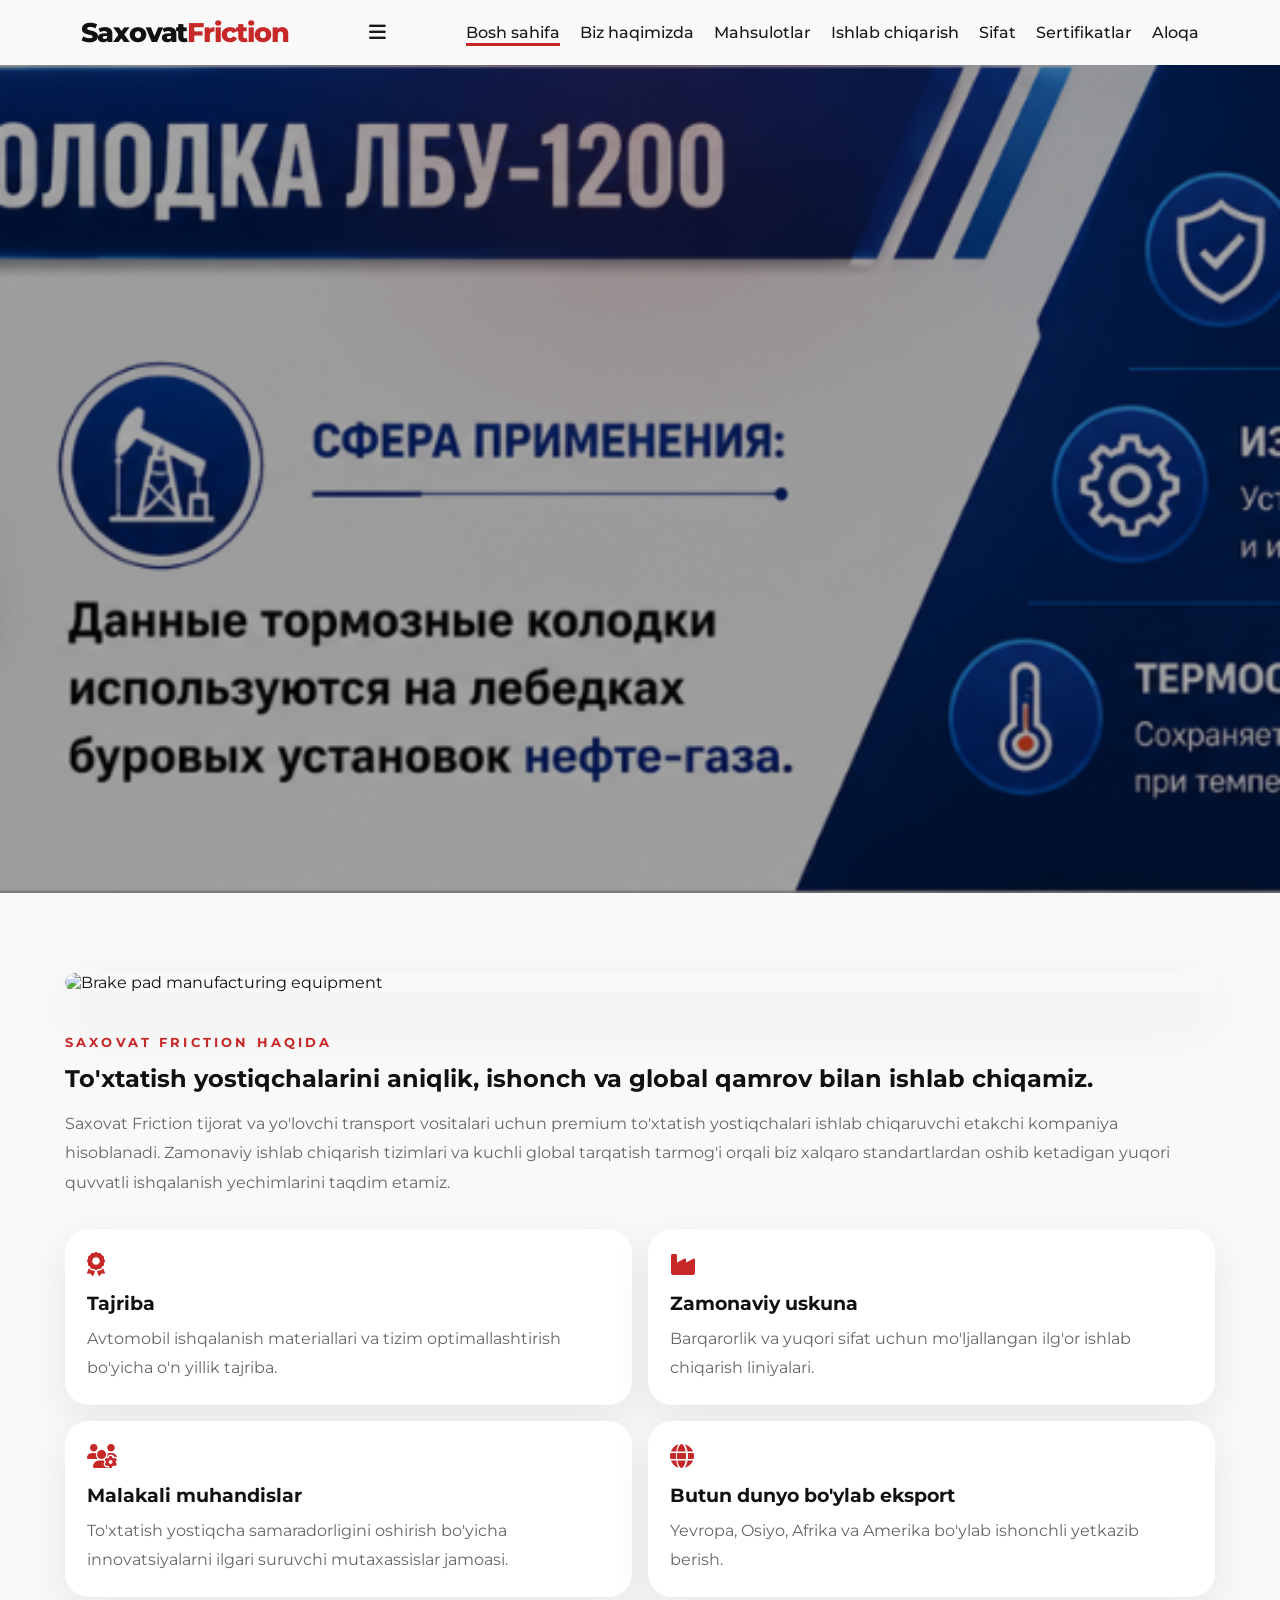
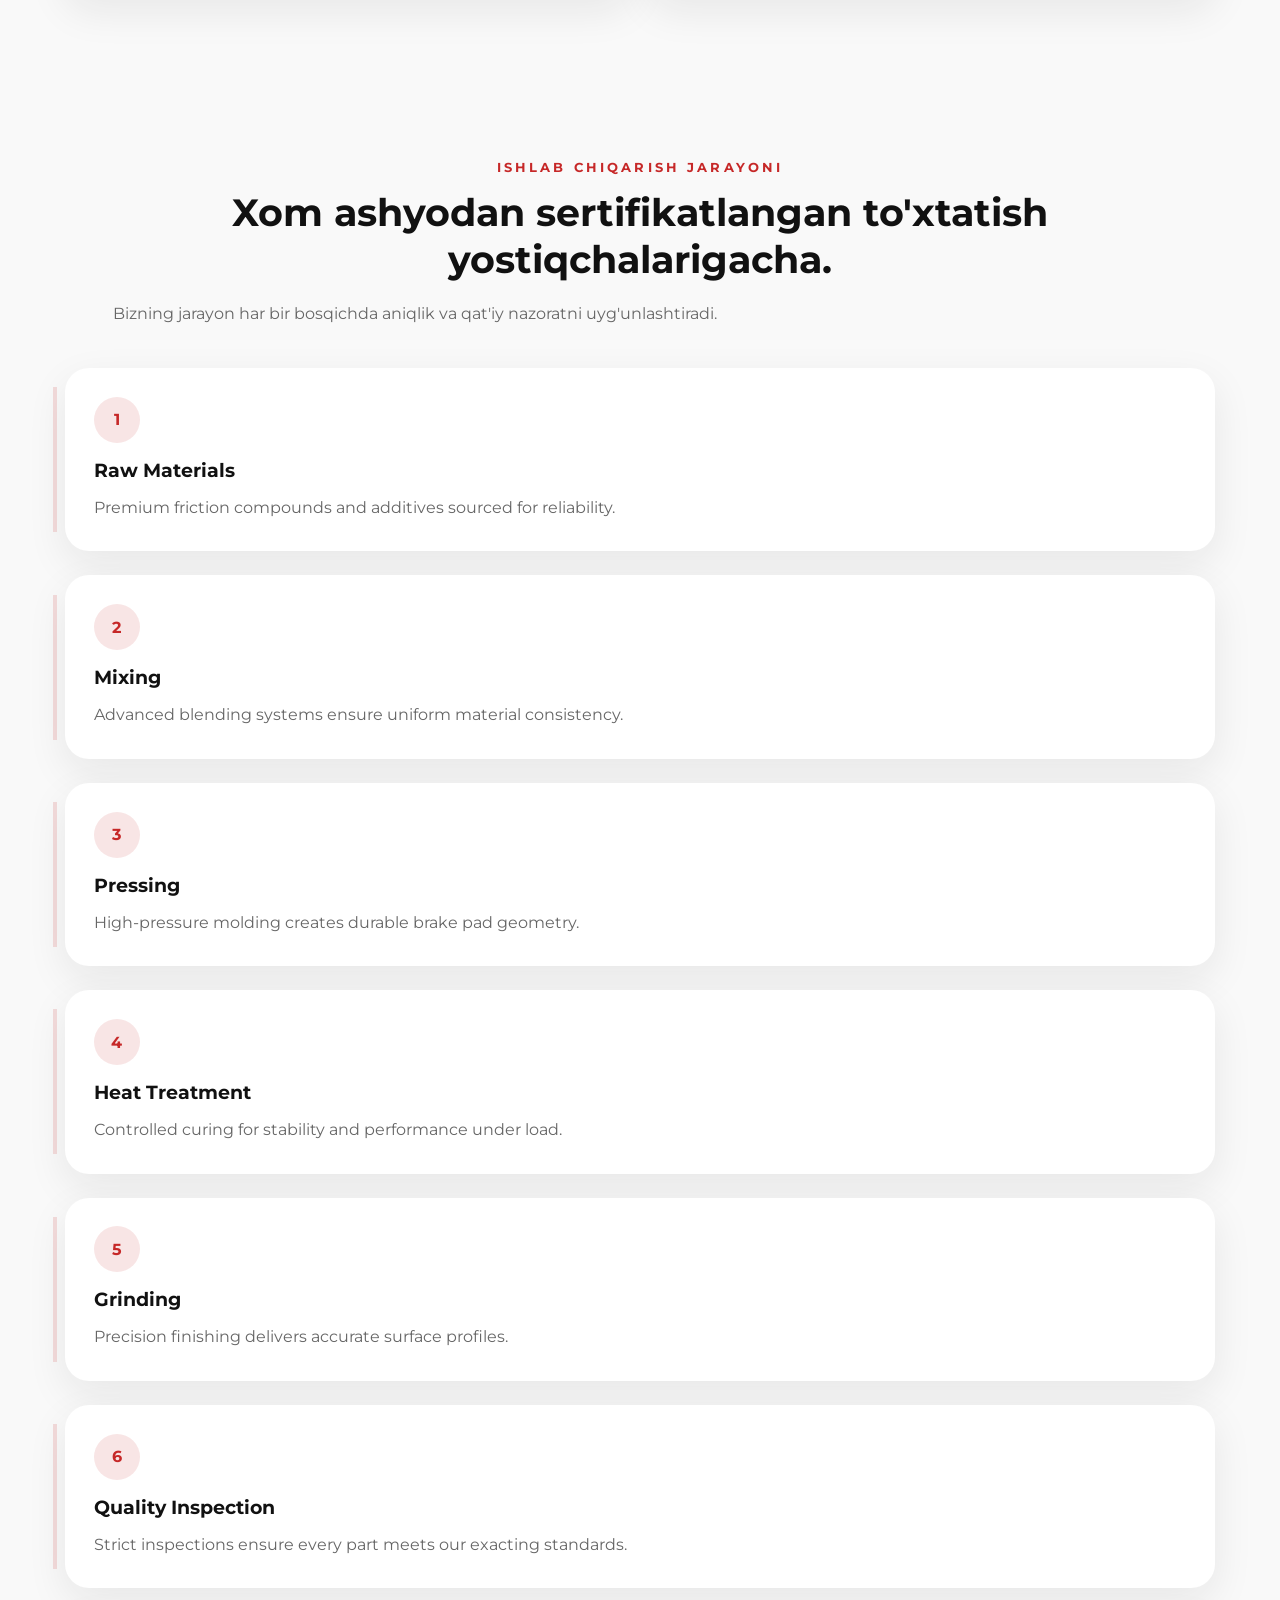
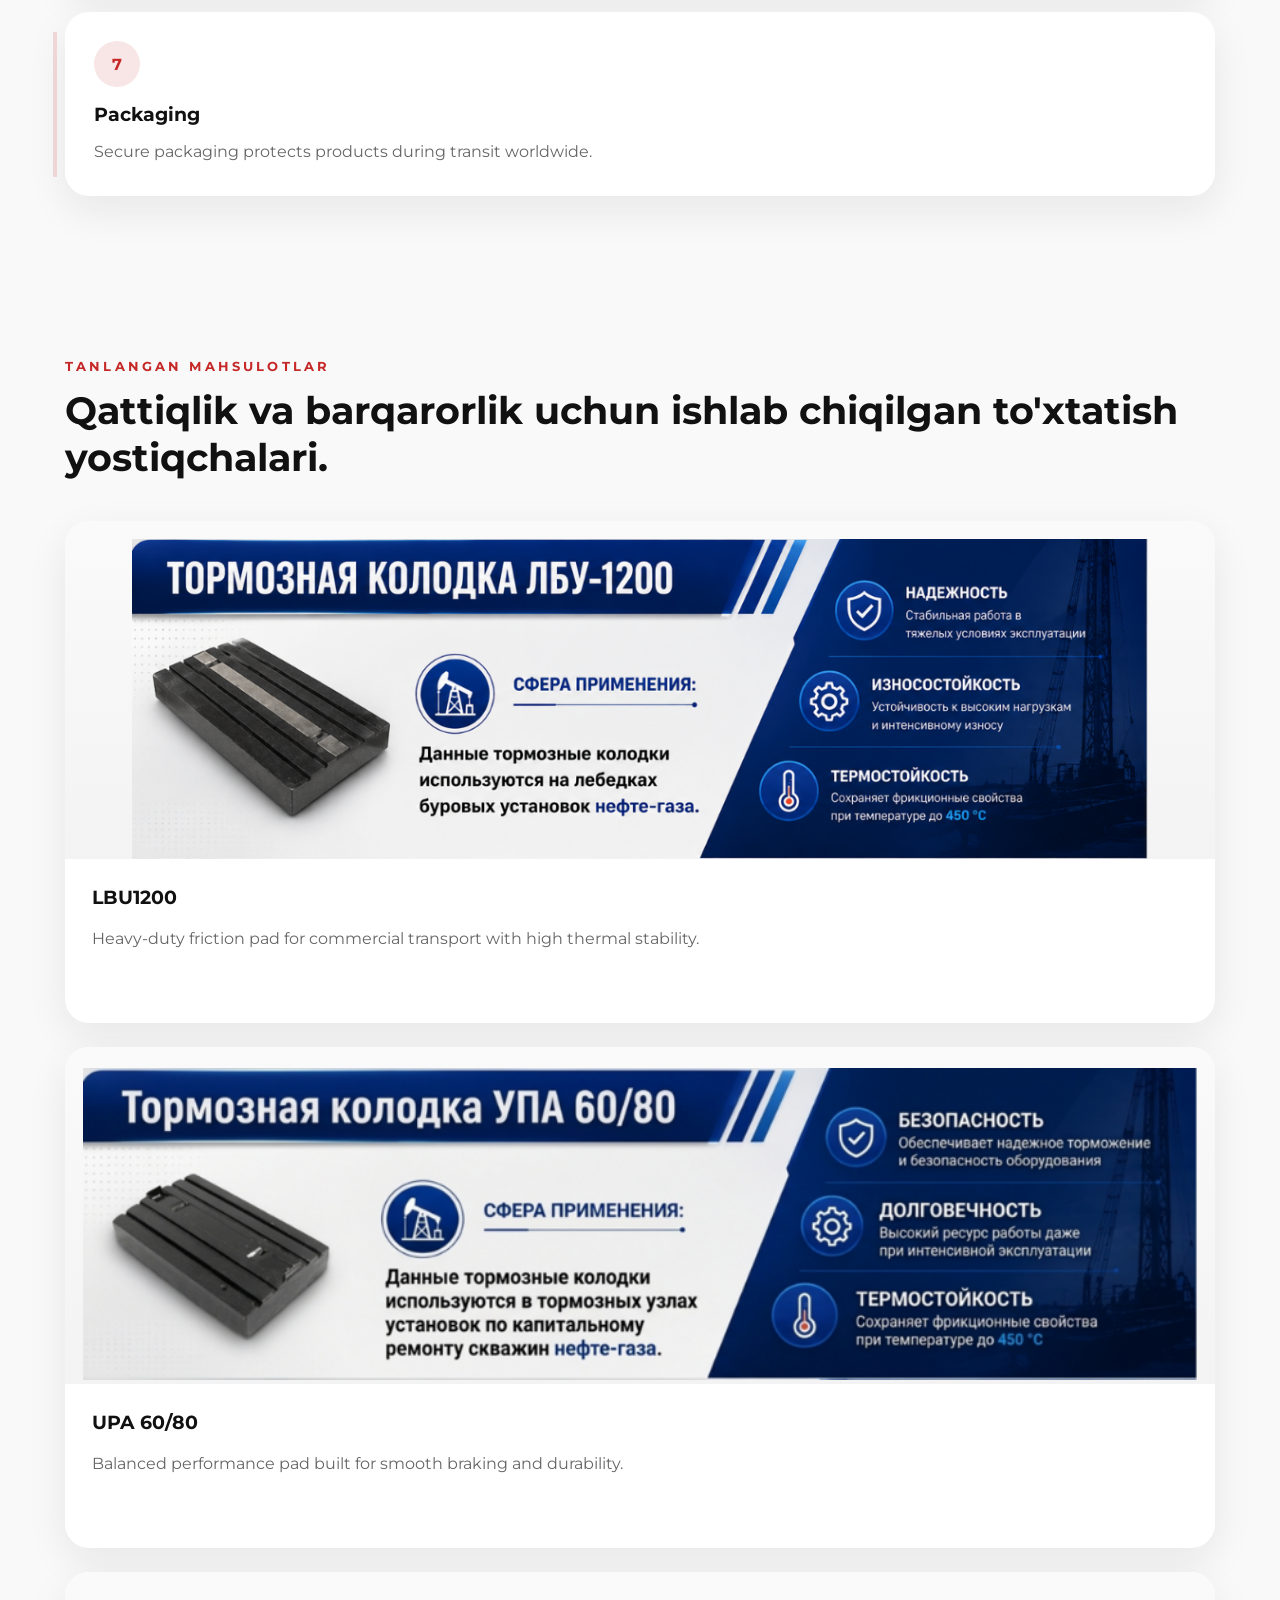
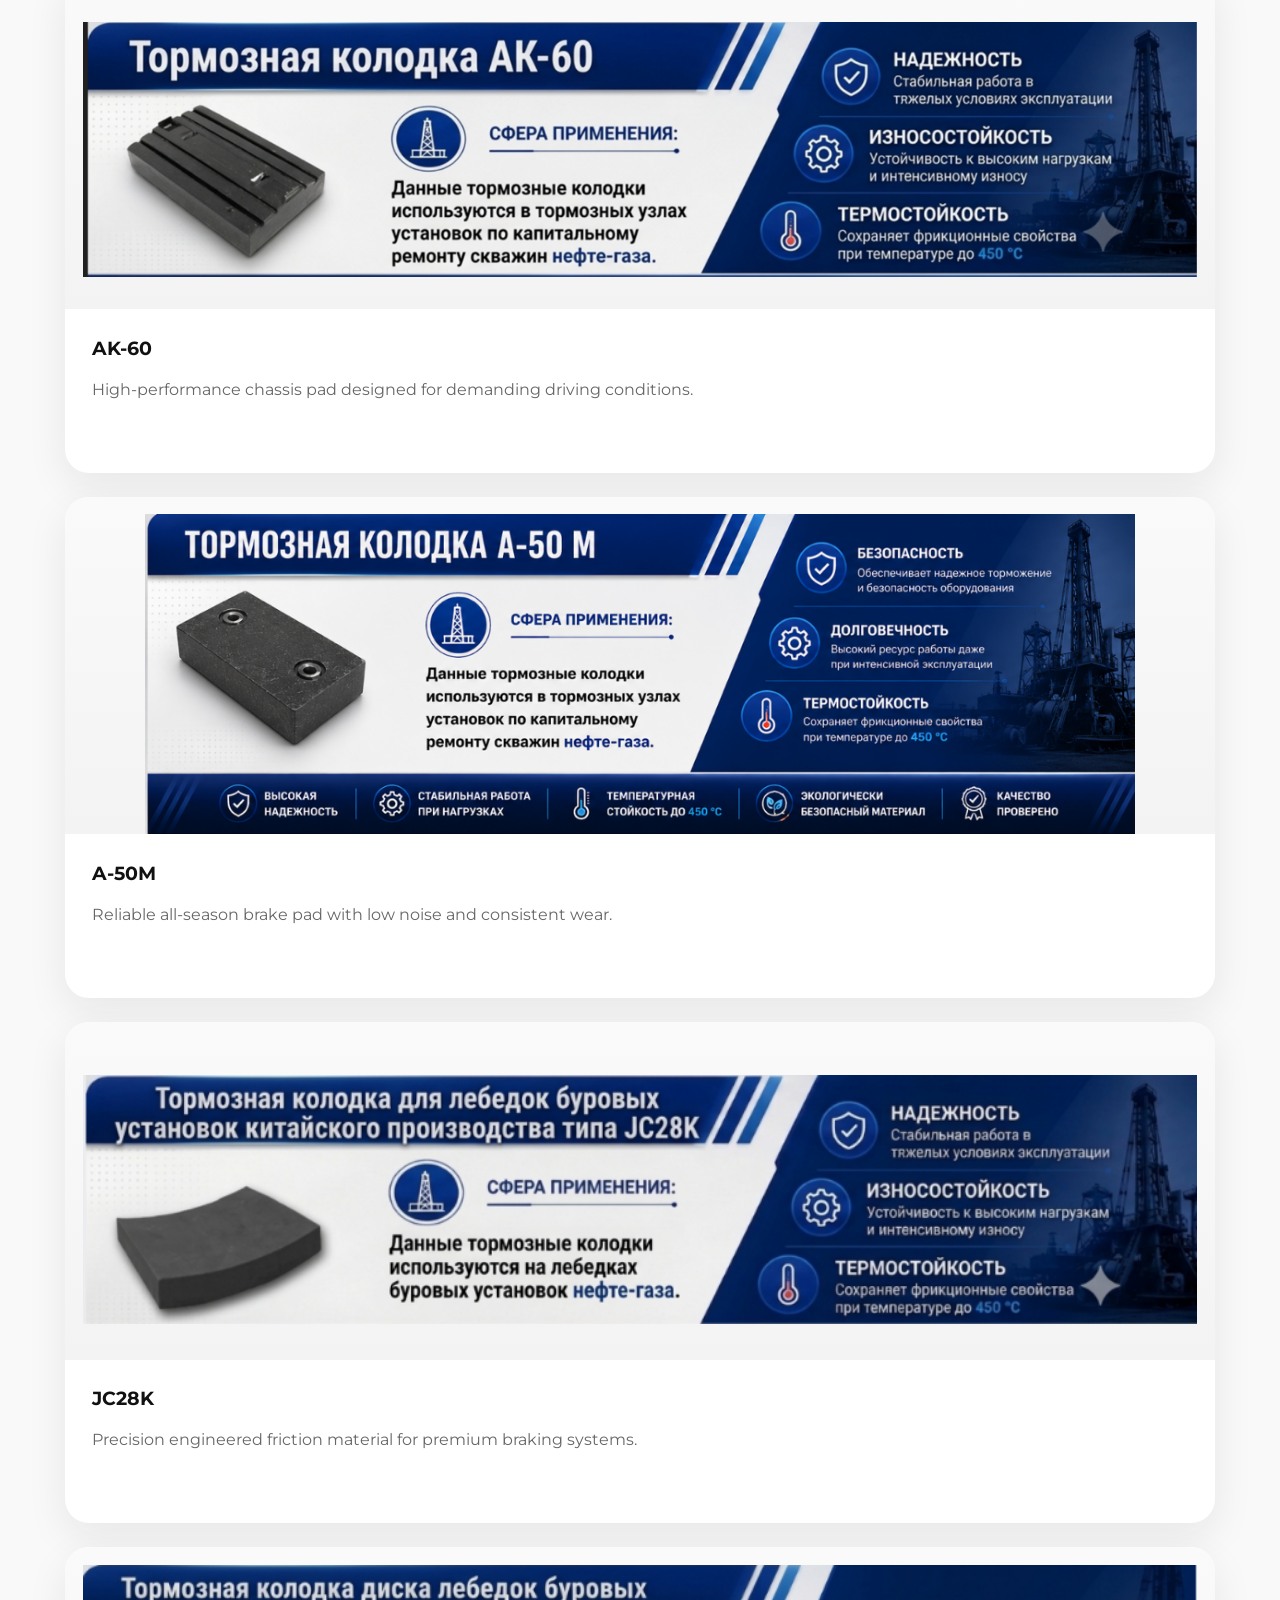
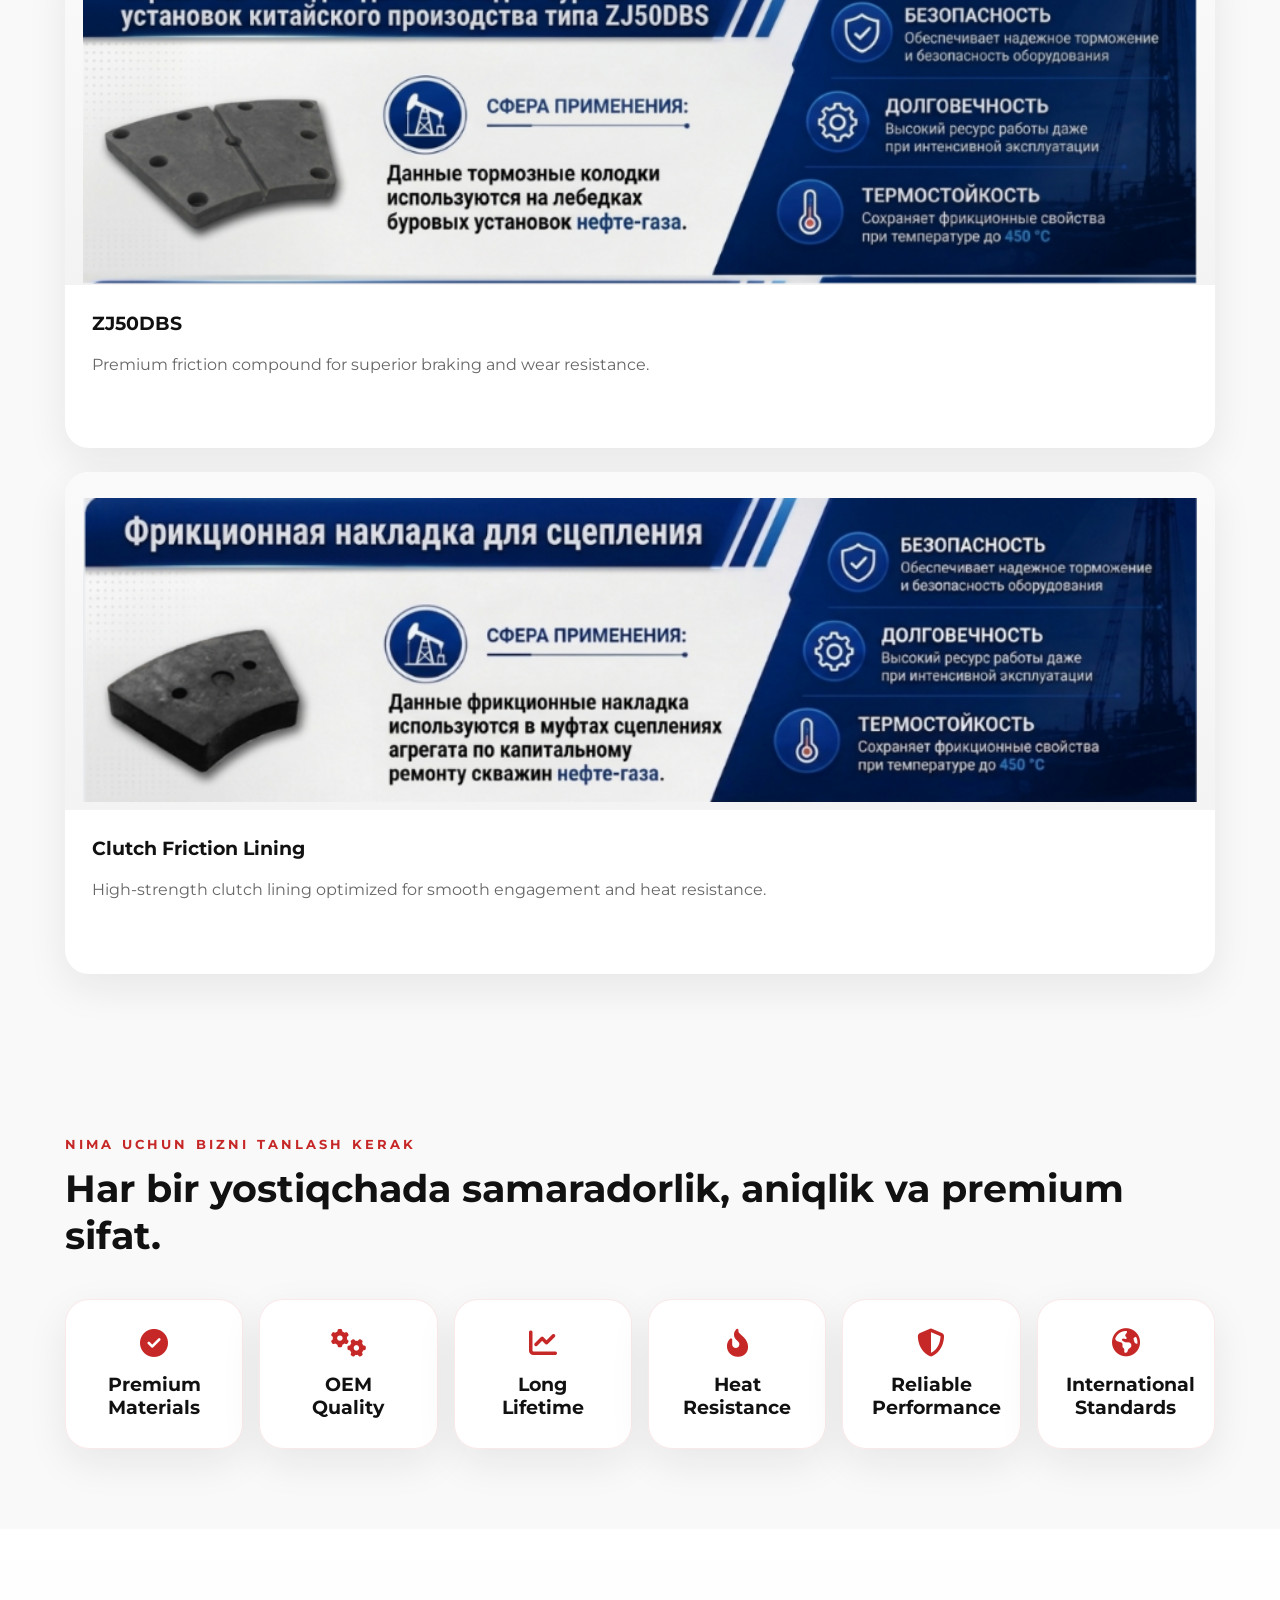
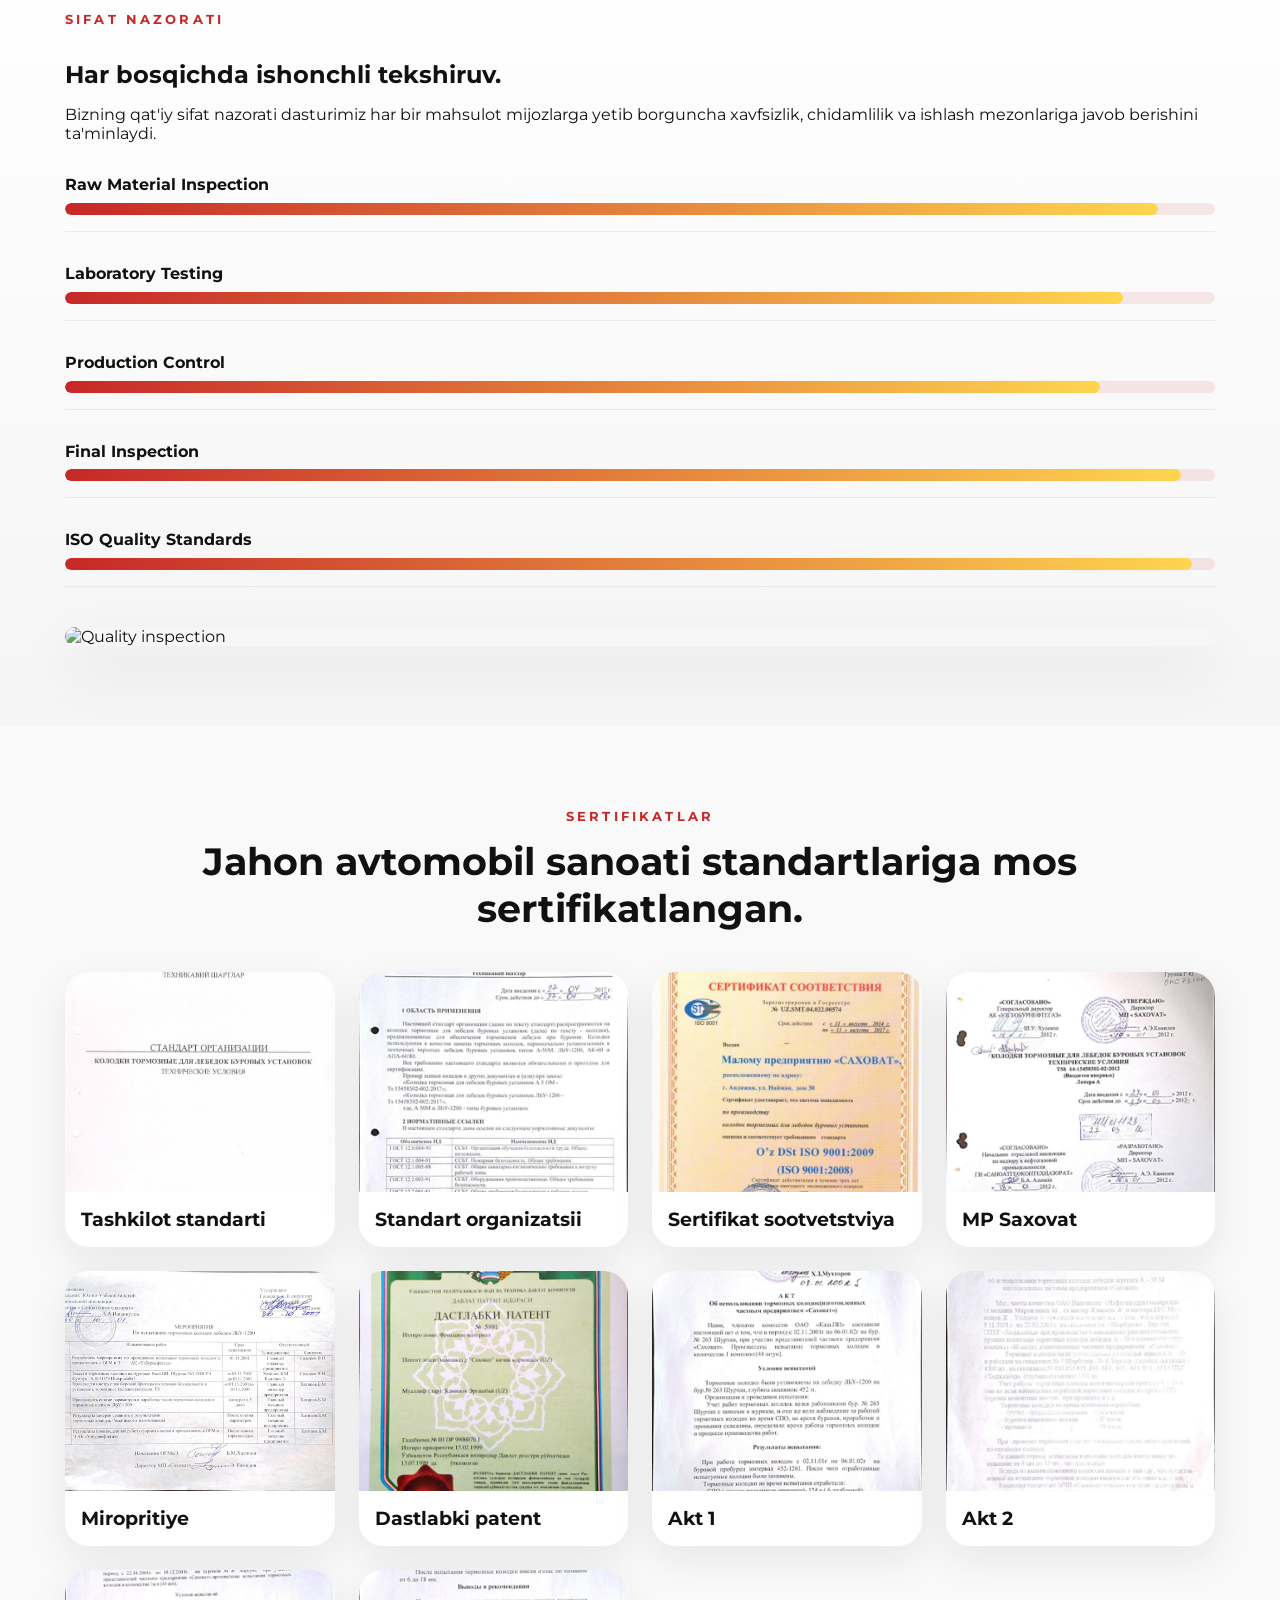
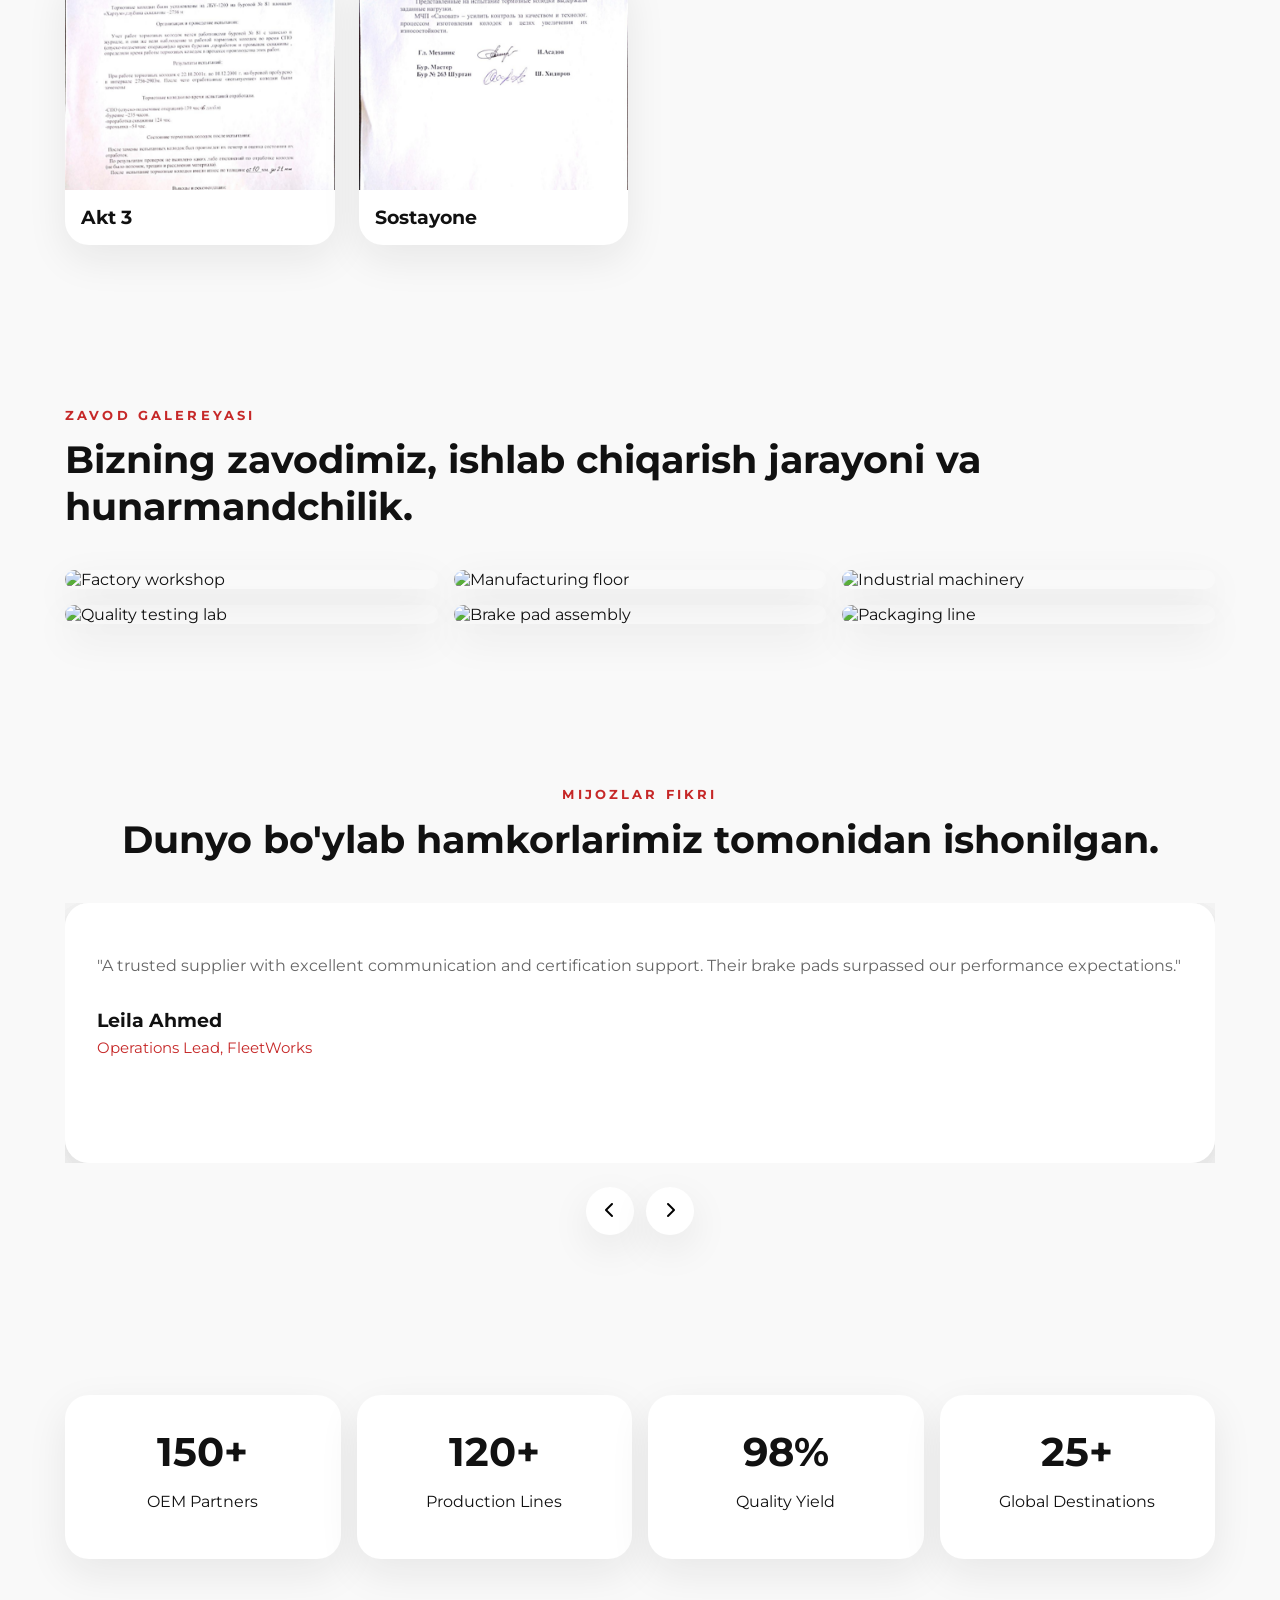
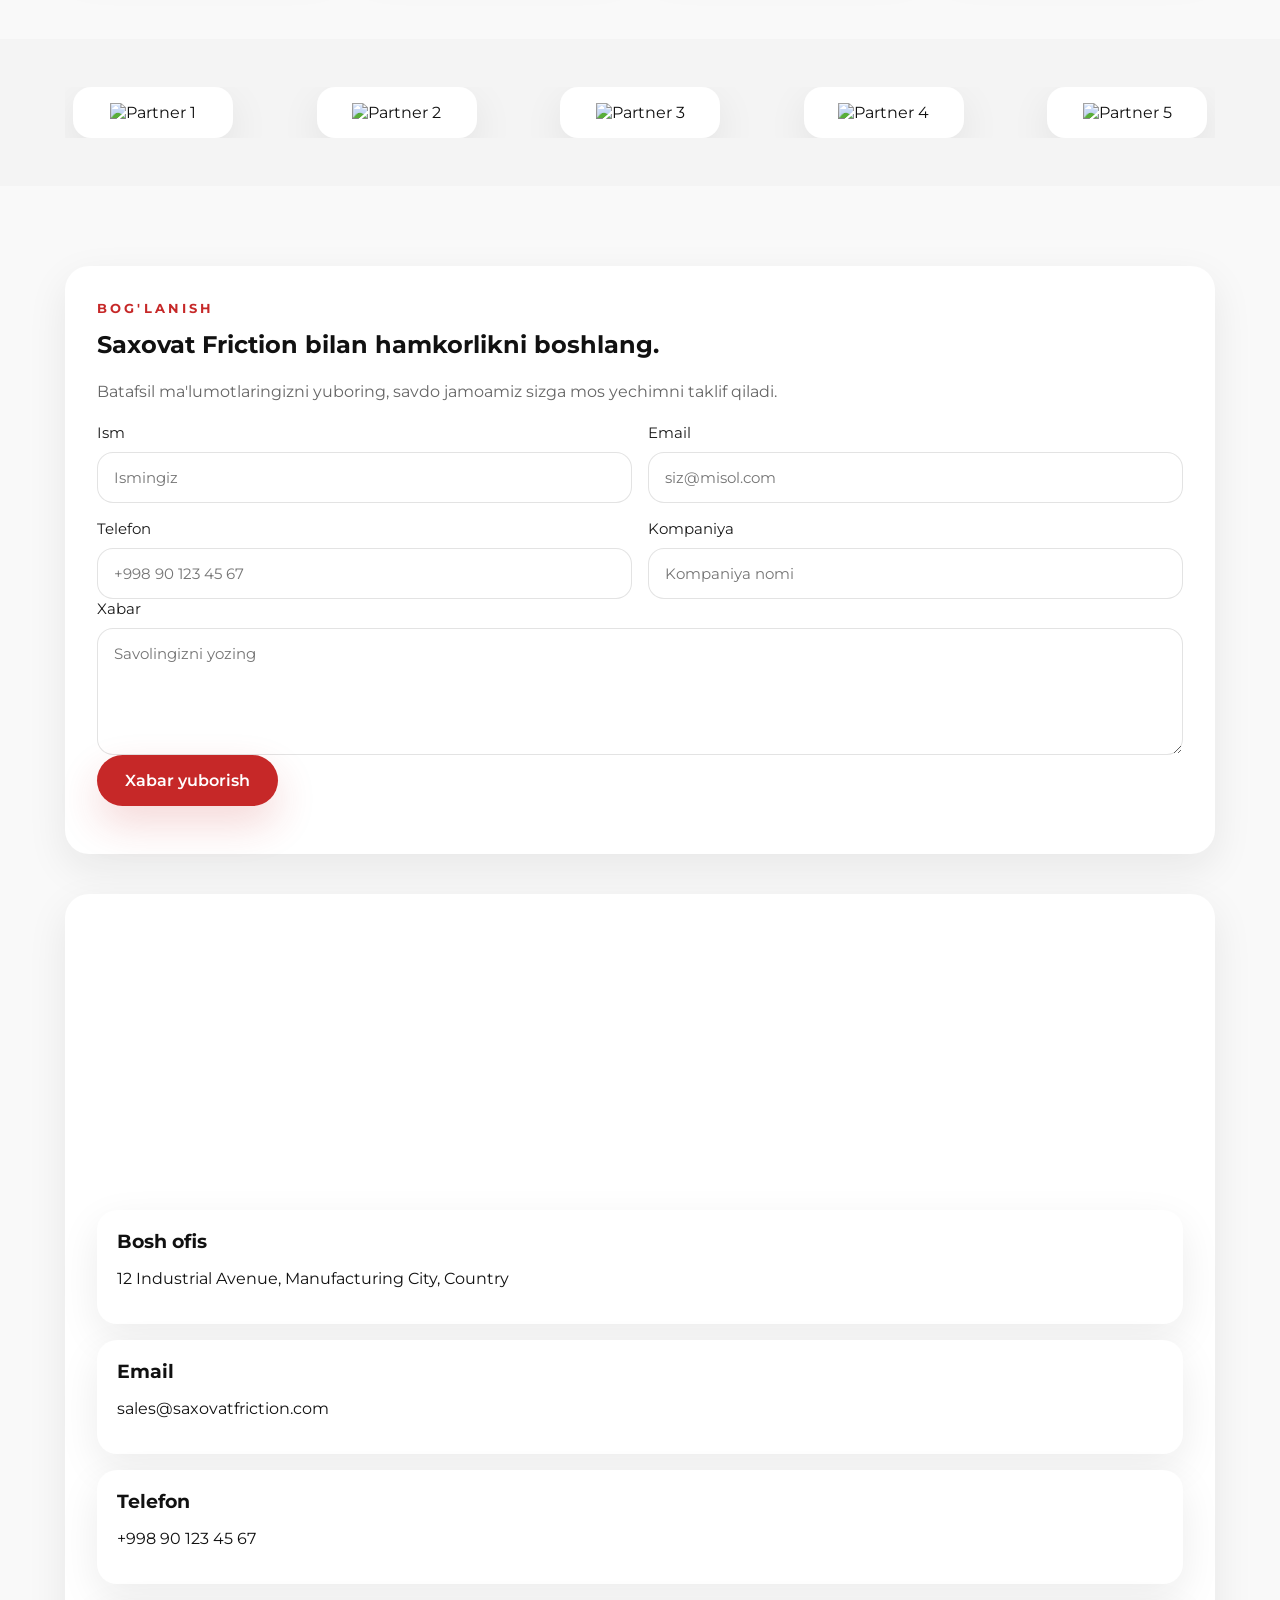
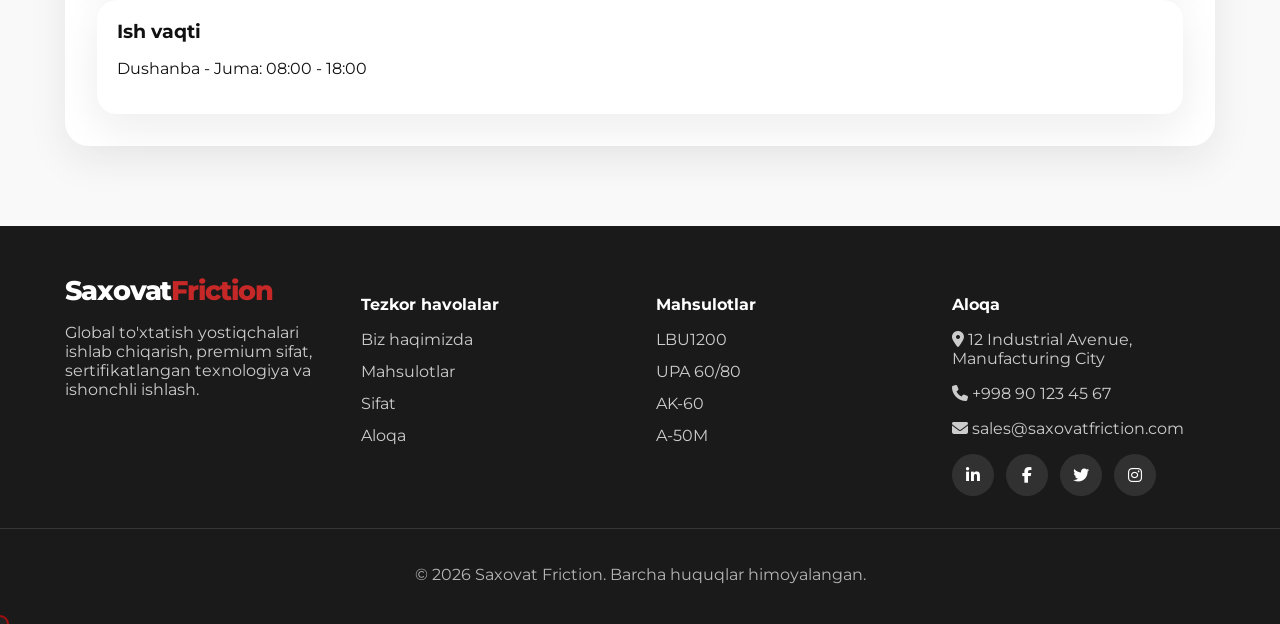
==== index.html @ e0971baf "first commit" ====
<!DOCTYPE html>
<html lang="en">
<head>
  <meta charset="UTF-8" />
  <meta name="viewport" content="width=device-width, initial-scale=1.0" />
  <meta name="description" content="Saxovat Friction - premium to'xtatish yostiqchalari ishlab chiqaruvchi, ishonchli ishqalanish yechimlarini dunyo bo'ylab yetkazib beradi." />
  <meta name="keywords" content="to'xtatish yostiqchalari, ishqalanish yechimlari, avtomobil komponentlari, ishlab chiqarish, sifat nazorati, OEM" />
  <title>Saxovat Friction | Har qanday yo'l uchun ishonchli ishqalanish yechimlari</title>
  <link rel="preconnect" href="https://fonts.googleapis.com" />
  <link rel="preconnect" href="https://fonts.gstatic.com" crossorigin />
  <link href="https://fonts.googleapis.com/css2?family=Montserrat:wght@300;400;500;600;700;800&display=swap" rel="stylesheet" />
  <link rel="stylesheet" href="https://cdnjs.cloudflare.com/ajax/libs/font-awesome/6.5.2/css/all.min.css" integrity="sha512-HZ+BnYb4c2LB1n+QqRIJbF4Q2vLbpz3fF0EJd8JPNbZBM9uXIBL9N4rkmCN+sVx+VY3g9S7y2i6+6z8vlZw5dA==" crossorigin="anonymous" referrerpolicy="no-referrer" />
  <link rel="stylesheet" href="style.css" />
</head>
<body>
  <header class="header" id="header">


    <nav class="navbar container" id="navbar">
      <a href="#home" class="logo">Saxovat<span>Friction</span></a>
      <button class="nav-toggle" id="navToggle" aria-label="Menyuni ochish"><i class="fas fa-bars"></i></button>
      <div class="nav-menu" id="navMenu">
        <a href="#home" class="nav-link active">Bosh sahifa</a>
        <a href="#about" class="nav-link">Biz haqimizda</a>
        <a href="#products" class="nav-link">Mahsulotlar</a>
        <a href="#process" class="nav-link">Ishlab chiqarish</a>
        <a href="#quality" class="nav-link">Sifat</a>
        <a href="#certificates" class="nav-link">Sertifikatlar</a>
        <a href="#contact" class="nav-link">Aloqa</a>
      </div>
    </nav>
  </header>

  <main>
    <section class="hero" id="home">
      <div class="hero-overlay"></div>
      <div class="hero-content container">
        <div class="hero-copy">
          
        </div>
        <div class="hero-stats">
        </div>
      </div>
    </section>

    <section class="section about" id="about">
      <div class="container grid-two">
        <div class="about-image fade-left">
          <div class="image-frame">
            <img src="\" alt="Brake pad manufacturing equipment" />
          </div>
        </div>
        <div class="about-content fade-right">
          <span class="section-label">Saxovat Friction haqida</span>
          <h2>To'xtatish yostiqchalarini aniqlik, ishonch va global qamrov bilan ishlab chiqamiz.</h2>
          <p>Saxovat Friction tijorat va yo'lovchi transport vositalari uchun premium to'xtatish yostiqchalari ishlab chiqaruvchi etakchi kompaniya hisoblanadi. Zamonaviy ishlab chiqarish tizimlari va kuchli global tarqatish tarmog'i orqali biz xalqaro standartlardan oshib ketadigan yuqori quvvatli ishqalanish yechimlarini taqdim etamiz.</p>
          <div class="about-cards">
            <article class="info-card">
              <i class="fas fa-award"></i>
              <h3>Tajriba</h3>
              <p>Avtomobil ishqalanish materiallari va tizim optimallashtirish bo'yicha o'n yillik tajriba.</p>
            </article>
            <article class="info-card">
              <i class="fas fa-industry"></i>
              <h3>Zamonaviy uskuna</h3>
              <p>Barqarorlik va yuqori sifat uchun mo'ljallangan ilg'or ishlab chiqarish liniyalari.</p>
            </article>
            <article class="info-card">
              <i class="fas fa-users-cog"></i>
              <h3>Malakali muhandislar</h3>
              <p>To'xtatish yostiqcha samaradorligini oshirish bo'yicha innovatsiyalarni ilgari suruvchi mutaxassislar jamoasi.</p>
            </article>
            <article class="info-card">
              <i class="fas fa-globe"></i>
              <h3>Butun dunyo bo'ylab eksport</h3>
              <p>Yevropa, Osiyo, Afrika va Amerika bo'ylab ishonchli yetkazib berish.</p>
            </article>
          </div>
        </div>
      </div>
    </section>

    <section class="section process" id="process">
      <div class="container">
        <div class="section-header center">
          <span class="section-label">Ishlab chiqarish jarayoni</span>
          <h2>Xom ashyodan sertifikatlangan to'xtatish yostiqchalarigacha.</h2>
          <p>Bizning jarayon har bir bosqichda aniqlik va qat'iy nazoratni uyg'unlashtiradi.</p>
        </div>
        <div class="timeline">
          <div class="timeline-item fade-up">
            <span class="timeline-step">1</span>
            <h3>Raw Materials</h3>
            <p>Premium friction compounds and additives sourced for reliability.</p>
          </div>
          <div class="timeline-item fade-up delay-1">
            <span class="timeline-step">2</span>
            <h3>Mixing</h3>
            <p>Advanced blending systems ensure uniform material consistency.</p>
          </div>
          <div class="timeline-item fade-up delay-2">
            <span class="timeline-step">3</span>
            <h3>Pressing</h3>
            <p>High-pressure molding creates durable brake pad geometry.</p>
          </div>
          <div class="timeline-item fade-up delay-3">
            <span class="timeline-step">4</span>
            <h3>Heat Treatment</h3>
            <p>Controlled curing for stability and performance under load.</p>
          </div>
          <div class="timeline-item fade-up delay-4">
            <span class="timeline-step">5</span>
            <h3>Grinding</h3>
            <p>Precision finishing delivers accurate surface profiles.</p>
          </div>
          <div class="timeline-item fade-up delay-5">
            <span class="timeline-step">6</span>
            <h3>Quality Inspection</h3>
            <p>Strict inspections ensure every part meets our exacting standards.</p>
          </div>
          <div class="timeline-item fade-up delay-6">
            <span class="timeline-step">7</span>
            <h3>Packaging</h3>
            <p>Secure packaging protects products during transit worldwide.</p>
          </div>
        </div>
      </div>
    </section>

    <section class="section products" id="products">
      <div class="container">
        <div class="section-header">
          <span class="section-label">Tanlangan mahsulotlar</span>
          <h2>Qattiqlik va barqarorlik uchun ishlab chiqilgan to'xtatish yostiqchalari.</h2>
        </div>
        <div class="product-grid">
          <article class="product-card fade-up">
            <div class="product-image"><img src="img/LBU-1200.png" alt="LBU1200 brake pad" /></div>
            <div class="product-body">
              <h3>LBU1200</h3>
              <p>Heavy-duty friction pad for commercial transport with high thermal stability.</p>
              <a href="#contact" class="btn btn-outline">Learn More</a>
            </div>
          </article>
          <article class="product-card fade-up delay-1">
            <div class="product-image"><img src="img/UPA 60 80.png" alt="UPA 60/80 brake pad" /></div>
            <div class="product-body">
              <h3>UPA 60/80</h3>
              <p>Balanced performance pad built for smooth braking and durability.</p>
              <a href="#contact" class="btn btn-outline">Learn More</a>
            </div>
          </article>
          <article class="product-card fade-up delay-2">
            <div class="product-image"><img src="img/AK 60.png" alt="AK-60 brake pad" /></div>
            <div class="product-body">
              <h3>AK-60</h3>
              <p>High-performance chassis pad designed for demanding driving conditions.</p>
              <a href="#contact" class="btn btn-outline">Learn More</a>
            </div>
          </article>
          <article class="product-card fade-up delay-3">
            <div class="product-image"><img src="img/A 50 M.png" alt="A-50M brake pad" /></div>
            <div class="product-body">
              <h3>A-50M</h3>
              <p>Reliable all-season brake pad with low noise and consistent wear.</p>
              <a href="#contact" class="btn btn-outline">Learn More</a>
            </div>
          </article>
          <article class="product-card fade-up delay-4">
            <div class="product-image"><img src="img/jc28k.png" alt="JC28K brake pad" /></div>
            <div class="product-body">
              <h3>JC28K</h3>
              <p>Precision engineered friction material for premium braking systems.</p>
              <a href="#contact" class="btn btn-outline">Learn More</a>
            </div>
          </article>
          <article class="product-card fade-up delay-5">
            <div class="product-image"><img src="img/zj.png" alt="ZJ50DBS brake pad" /></div>
            <div class="product-body">
              <h3>ZJ50DBS</h3>
              <p>Premium friction compound for superior braking and wear resistance.</p>
              <a href="#contact" class="btn btn-outline">Learn More</a>
            </div>
          </article>
          <article class="product-card fade-up delay-6">
            <div class="product-image"><img src="img/FRIC.png" alt="Clutch friction lining" /></div>
            <div class="product-body">
              <h3>Clutch Friction Lining</h3>
              <p>High-strength clutch lining optimized for smooth engagement and heat resistance.</p>
              <a href="#contact" class="btn btn-outline">Learn More</a>
            </div>
          </article>
        </div>
      </div>
    </section>

    <section class="section choose-us" id="quality">
      <div class="container">
        <div class="section-header">
          <span class="section-label">Nima uchun bizni tanlash kerak</span>
          <h2>Har bir yostiqchada samaradorlik, aniqlik va premium sifat.</h2>
        </div>
        <div class="icon-grid">
          <article class="feature-card fade-up">
            <i class="fas fa-check-circle"></i>
            <h3>Premium Materials</h3>
          </article>
          <article class="feature-card fade-up delay-1">
            <i class="fas fa-cogs"></i>
            <h3>OEM Quality</h3>
          </article>
          <article class="feature-card fade-up delay-2">
            <i class="fas fa-chart-line"></i>
            <h3>Long Lifetime</h3>
          </article>
          <article class="feature-card fade-up delay-3">
            <i class="fas fa-fire-alt"></i>
            <h3>Heat Resistance</h3>
          </article>
          <article class="feature-card fade-up delay-4">
            <i class="fas fa-shield-alt"></i>
            <h3>Reliable Performance</h3>
          </article>
          <article class="feature-card fade-up delay-5">
            <i class="fas fa-globe-americas"></i>
            <h3>International Standards</h3>
          </article>
        </div>
      </div>
    </section>

    <section class="section quality-control">
      <div class="container grid-two">
        <div class="qc-content fade-left">
          <span class="section-label">Sifat nazorati</span>
          <h2>Har bosqichda ishonchli tekshiruv.</h2>
          <p>Bizning qat'iy sifat nazorati dasturimiz har bir mahsulot mijozlarga yetib borguncha xavfsizlik, chidamlilik va ishlash mezonlariga javob berishini ta'minlaydi.</p>
          <div class="qc-list">
            <div class="qc-item progress-wrap">
              <h4>Raw Material Inspection</h4>
              <div class="progress-bar"><span class="w95"></span></div>
            </div>
            <div class="qc-item progress-wrap">
              <h4>Laboratory Testing</h4>
              <div class="progress-bar"><span class="w92"></span></div>
            </div>
            <div class="qc-item progress-wrap">
              <h4>Production Control</h4>
              <div class="progress-bar"><span class="w90"></span></div>
            </div>
            <div class="qc-item progress-wrap">
              <h4>Final Inspection</h4>
              <div class="progress-bar"><span class="w97"></span></div>
            </div>
            <div class="qc-item progress-wrap">
              <h4>ISO Quality Standards</h4>
              <div class="progress-bar"><span class="w98"></span></div>
            </div>
          </div>
        </div>
        <div class="qc-image fade-right">
          <img src="https://images.unsplash.com/photo-1519415943484-40f7ea5ab38f?auto=format&fit=crop&w=900&q=80" alt="Quality inspection" />
        </div>
      </div>
    </section>

    <section class="section certificates" id="certificates">
      <div class="container">
        <div class="section-header center">
          <span class="section-label">Sertifikatlar</span>
          <h2>Jahon avtomobil sanoati standartlariga mos sertifikatlangan.</h2>
        </div>
        <div class="certificate-grid">
          <div class="certificate-card fade-up" data-cert="Tashkilot standarti"><img src="sertifications/tashkilot standarti.jpg" alt="Tashkilot standarti" /><h3>Tashkilot standarti</h3></div>
          <div class="certificate-card fade-up delay-1" data-cert="Standart organizatsii"><img src="sertifications/standart organizatsii.png" alt="Standart organizatsii" /><h3>Standart organizatsii</h3></div>
          <div class="certificate-card fade-up delay-2" data-cert="Sertifikat sootvetstviya"><img src="sertifications/sertifikar sootvetstviya.jpg" alt="Sertifikat sootvetstviya" /><h3>Sertifikat sootvetstviya</h3></div>
          <div class="certificate-card fade-up delay-3" data-cert="MP Saxovat"><img src="sertifications/mp saxovat.png" alt="MP Saxovat" /><h3>MP Saxovat</h3></div>
          <div class="certificate-card fade-up delay-4" data-cert="Miropritiye"><img src="sertifications/miropritiye.png" alt="Miropritiye" /><h3>Miropritiye</h3></div>
          <div class="certificate-card fade-up delay-5" data-cert="Dastlabki patent"><img src="sertifications/dastlabki patent.png" alt="Dastlabki patent" /><h3>Dastlabki patent</h3></div>
          <div class="certificate-card fade-up delay-6" data-cert="Akt 1"><img src="sertifications/akt1.png" alt="Akt 1" /><h3>Akt 1</h3></div>
          <div class="certificate-card fade-up delay-7" data-cert="Akt 2"><img src="sertifications/akt 2.png" alt="Akt 2" /><h3>Akt 2</h3></div>
          <div class="certificate-card fade-up delay-8" data-cert="Akt 3"><img src="sertifications/akt3.png" alt="Akt 3" /><h3>Akt 3</h3></div>
          <div class="certificate-card fade-up delay-9" data-cert="Sostayone"><img src="sertifications/sostayone.png" alt="Sostayone" /><h3>Sostayone</h3></div>
        </div>
      </div>
    </section>

    <section class="section gallery" id="gallery">
      <div class="container">
        <div class="section-header">
          <span class="section-label">Zavod galereyasi</span>
          <h2>Bizning zavodimiz, ishlab chiqarish jarayoni va hunarmandchilik.</h2>
        </div>
        <div class="masonry-grid">
          <div class="gallery-item fade-up"><img src="https://images.unsplash.com/photo-1517511620798-cec17d428bc0?auto=format&fit=crop&w=700&q=80" alt="Factory workshop" data-alt="Factory workshop" /></div>
          <div class="gallery-item fade-up delay-1"><img src="https://images.unsplash.com/photo-1530731141654-5993c3016c77?auto=format&fit=crop&w=700&q=80" alt="Manufacturing floor" data-alt="Manufacturing floor" /></div>
          <div class="gallery-item fade-up delay-2"><img src="https://images.unsplash.com/photo-1519125323398-675f0ddb6308?auto=format&fit=crop&w=700&q=80" alt="Industrial machinery" data-alt="Industrial machinery" /></div>
          <div class="gallery-item fade-up delay-3"><img src="https://images.unsplash.com/photo-1504384308090-c894fdcc538d?auto=format&fit=crop&w=700&q=80" alt="Quality testing lab" data-alt="Quality testing lab" /></div>
          <div class="gallery-item fade-up delay-4"><img src="https://images.unsplash.com/photo-1551836022-d5d88e9218df?auto=format&fit=crop&w=700&q=80" alt="Brake pad assembly" data-alt="Brake pad assembly" /></div>
          <div class="gallery-item fade-up delay-5"><img src="https://images.unsplash.com/photo-1494526585095-c41746248156?auto=format&fit=crop&w=700&q=80" alt="Packaging line" data-alt="Packaging line" /></div>
        </div>
      </div>
    </section>

    <section class="section testimonials" id="news">
      <div class="container">
        <div class="section-header center">
          <span class="section-label">Mijozlar fikri</span>
          <h2>Dunyo bo'ylab hamkorlarimiz tomonidan ishonilgan.</h2>
        </div>
        <div class="testimonial-slider" id="testimonialSlider">
          <div class="testimonial-card active">
            <p>"Saxovat Friction delivered exceptional product quality, fast lead times, and remarkable technical support. Their brake pads have become a core component of our fleet."</p>
            <h3>Anna Peterson</h3>
            <span>Procurement Director, AutoTech</span>
          </div>
          <div class="testimonial-card">
            <p>"The consistency and durability of their brake solutions is outstanding. We appreciate the premium engineering and global shipping reliability."</p>
            <h3>Markus Vogel</h3>
            <span>Quality Manager, RoadSafe</span>
          </div>
          <div class="testimonial-card">
            <p>"A trusted supplier with excellent communication and certification support. Their brake pads surpassed our performance expectations."</p>
            <h3>Leila Ahmed</h3>
            <span>Operations Lead, FleetWorks</span>
          </div>
        </div>
        <div class="testimonial-controls">
          <button type="button" class="control-btn" id="prevTestimonial" aria-label="Oldingi testimoniya"><i class="fas fa-chevron-left"></i></button>
          <button type="button" class="control-btn" id="nextTestimonial" aria-label="Keyingi testimoniya"><i class="fas fa-chevron-right"></i></button>
        </div>
      </div>
    </section>

    <section class="section stats">
      <div class="container stats-grid">
        <div class="stat-box fade-up">
          <h3><span class="counter" data-target="150">0</span>+</h3>
          <p>OEM Partners</p>
        </div>
        <div class="stat-box fade-up delay-1">
          <h3><span class="counter" data-target="120">0</span>+</h3>
          <p>Production Lines</p>
        </div>
        <div class="stat-box fade-up delay-2">
          <h3><span class="counter" data-target="98">0</span>%</h3>
          <p>Quality Yield</p>
        </div>
        <div class="stat-box fade-up delay-3">
          <h3><span class="counter" data-target="25">0</span>+</h3>
          <p>Global Destinations</p>
        </div>
      </div>
    </section>

    <section class="section partners">
      <div class="container partners-row">
        <div class="partner-logo"><img src="https://via.placeholder.com/160x60?text=Partner+1" alt="Partner 1" /></div>
        <div class="partner-logo"><img src="https://via.placeholder.com/160x60?text=Partner+2" alt="Partner 2" /></div>
        <div class="partner-logo"><img src="https://via.placeholder.com/160x60?text=Partner+3" alt="Partner 3" /></div>
        <div class="partner-logo"><img src="https://via.placeholder.com/160x60?text=Partner+4" alt="Partner 4" /></div>
        <div class="partner-logo"><img src="https://via.placeholder.com/160x60?text=Partner+5" alt="Partner 5" /></div>
      </div>
    </section>

    <section class="section contact" id="contact">
      <div class="container grid-two">
        <div class="contact-form fade-left">
          <span class="section-label">Bog'lanish</span>
          <h2>Saxovat Friction bilan hamkorlikni boshlang.</h2>
          <p>Batafsil ma'lumotlaringizni yuboring, savdo jamoamiz sizga mos yechimni taklif qiladi.</p>
          <form id="contactForm" novalidate>
            <div class="form-grid">
              <label>
                Ism
                <input type="text" name="name" id="name" placeholder="Ismingiz" required />
              </label>
              <label>
                Email
                <input type="email" name="email" id="email" placeholder="siz@misol.com" required />
              </label>
              <label>
                Telefon
                <input type="tel" name="phone" id="phone" placeholder="+998 90 123 45 67" required />
              </label>
              <label>
                Kompaniya
                <input type="text" name="company" id="company" placeholder="Kompaniya nomi" required />
              </label>
            </div>
            <label>
              Xabar
              <textarea name="message" id="message" rows="5" placeholder="Savolingizni yozing" required></textarea>
            </label>
            <button type="submit" class="btn btn-primary">Xabar yuborish</button>
            <p class="form-feedback" id="formFeedback"></p>
          </form>
        </div>
        <div class="contact-info fade-right">
          <iframe src="https://www.google.com/maps/embed?pb=!1m13!1m8!1m3!1d6038.051323859106!2d72.351901!3d40.8274!3m2!1i1024!2i768!4f13.1!3m2!1m1!2zNDDCsDQ5JzM4LjYiTiA3MsKwMjEnMDYuOCJF!5e0!3m2!1sen!2s!4v1786083315021!5m2!1sen!2s" width="100%" height="280" style="border:0; border-radius: 24px;" allowfullscreen="" loading="lazy" referrerpolicy="strict-origin-when-cross-origin"></iframe>
          <div class="contact-cards">
            <div class="info-block">
              <h3>Bosh ofis</h3>
              <p>12 Industrial Avenue, Manufacturing City, Country</p>
            </div>
            <div class="info-block">
              <h3>Email</h3>
              <p>sales@saxovatfriction.com</p>
            </div>
            <div class="info-block">
              <h3>Telefon</h3>
              <p>+998 90 123 45 67</p>
            </div>
            <div class="info-block">
              <h3>Ish vaqti</h3>
              <p>Dushanba - Juma: 08:00 - 18:00</p>
            </div>
          </div>
        </div>
      </div>
    </section>
  </main>

  <footer class="footer">
    <div class="container footer-grid">
      <div class="footer-about">
        <a href="#home" class="logo logo-footer">Saxovat<span>Friction</span></a>
        <p>Global to'xtatish yostiqchalari ishlab chiqarish, premium sifat, sertifikatlangan texnologiya va ishonchli ishlash.</p>
      </div>
      <div class="footer-links">
        <h4>Tezkor havolalar</h4>
        <a href="#about">Biz haqimizda</a>
        <a href="#products">Mahsulotlar</a>
        <a href="#quality">Sifat</a>
        <a href="#contact">Aloqa</a>
      </div>
      <div class="footer-links">
        <h4>Mahsulotlar</h4>
        <a href="#products">LBU1200</a>
        <a href="#products">UPA 60/80</a>
        <a href="#products">AK-60</a>
        <a href="#products">A-50M</a>
      </div>
      <div class="footer-contact">
        <h4>Aloqa</h4>
        <p><i class="fas fa-map-marker-alt"></i> 12 Industrial Avenue, Manufacturing City</p>
        <p><i class="fas fa-phone"></i> +998 90 123 45 67</p>
        <p><i class="fas fa-envelope"></i> sales@saxovatfriction.com</p>
        <div class="social-icons">
          <a href="#" aria-label="LinkedIn"><i class="fab fa-linkedin-in"></i></a>
          <a href="#" aria-label="Facebook"><i class="fab fa-facebook-f"></i></a>
          <a href="#" aria-label="Twitter"><i class="fab fa-twitter"></i></a>
          <a href="#" aria-label="Instagram"><i class="fab fa-instagram"></i></a>
        </div>
      </div>
    </div>
    <div class="footer-bottom">
      <p>© 2026 Saxovat Friction. Barcha huquqlar himoyalangan.</p>
    </div>
  </footer>

  <div class="search-popup" id="searchPopup">
    <div class="search-content">
      <button class="close-popup" id="closeSearch" aria-label="Qidiruvni yopish"><i class="fas fa-times"></i></button>
      <h3>Saxovat Frictionni qidiring</h3>
      <form action="#">
        <input type="search" placeholder="Mahsulot yoki xizmat nomini yozing..." aria-label="Search" />
        <button type="submit" class="btn btn-primary">Qidirish</button>
      </form>
    </div>
  </div>

  <div class="lightbox" id="lightbox">
    <div class="lightbox-content">
      <button class="close-popup" id="lightboxClose" aria-label="Close image"><i class="fas fa-times"></i></button>
      <img src="" alt="Expanded gallery image" id="lightboxImage" />
      <p id="lightboxCaption"></p>
    </div>
  </div>

  <button class="back-to-top" id="backToTop" aria-label="Back to top"><i class="fas fa-chevron-up"></i></button>
  <button class="float-btn whatsapp-btn" aria-label="Chat on WhatsApp"><i class="fab fa-whatsapp"></i></button>
  <button class="float-btn call-btn" aria-label="Call us"><i class="fas fa-phone"></i></button>


  <script src="script.js"></script>
</body>
</html>
---- style.css ----
:root {
  --primary: #c62828;
  --secondary: #1a1a1a;
  --accent: #ffd54f;
  --surface: #ffffff;
  --text: #111111;
  --muted: #666666;
  --background: #f9f9f9;
  --radius: 24px;
  --shadow: 0 24px 60px rgba(26, 26, 26, 0.1);
  --shadow-soft: 0 14px 40px rgba(26, 26, 26, 0.08);
}

* {
  box-sizing: border-box;
}

html {
  scroll-behavior: smooth;
}

body {
  margin: 0;
  font-family: 'Montserrat', sans-serif;
  background: var(--background);
  color: var(--text);
  overflow-x: hidden;
}

img {
  max-width: 100%;
  display: block;
}

a {
  color: inherit;
  text-decoration: none;
}

button,
input,
textarea {
  font: inherit;
}

.container {
  width: min(1150px, calc(100% - 2rem));
  margin: 0 auto;
}

.header {
  position: sticky;
  top: 0;
  z-index: 100;
}

.topbar {
  background: rgba(255, 255, 255, 0.92);
  border-bottom: 1px solid rgba(0, 0, 0, 0.05);
}

.topbar-inner {
  display: flex;
  justify-content: space-between;
  align-items: center;
  padding: 0.8rem 0;
  gap: 1rem;
}

.topbar p {
  margin: 0;
  font-size: 0.92rem;
  color: var(--muted);
}

.topbar-actions {
  display: flex;
  gap: 0.75rem;
}

.icon-btn {
  border: none;
  background: rgba(26, 26, 26, 0.05);
  color: var(--secondary);
  width: 42px;
  height: 42px;
  border-radius: 50%;
  display: grid;
  place-items: center;
  transition: transform var(--transition), background var(--transition);
}

.icon-btn:hover {
  transform: translateY(-2px);
  background: var(--primary);
  color: #fff;
}

.navbar {
  display: flex;
  align-items: center;
  justify-content: space-between;
  padding: 1rem 1rem;
  transition: background var(--transition), box-shadow var(--transition);
}

.navbar.scrolled {
  background: var(--surface);
  box-shadow: var(--shadow-soft);
}

.logo {
  font-size: 1.7rem;
  font-weight: 800;
  letter-spacing: -0.04em;
}

.logo span,
.logo-footer span {
  color: var(--primary);
}

.nav-toggle {
  border: none;
  background: transparent;
  color: var(--secondary);
  font-size: 1.2rem;
  display: grid;
  place-items: center;
}

.nav-menu {
  display: flex;
  flex-wrap: wrap;
  gap: 1.25rem;
  align-items: center;
}

.nav-link {
  color: var(--secondary);
  font-weight: 500;
  position: relative;
}

.nav-link::after {
  content: '';
  position: absolute;
  left: 0;
  bottom: -4px;
  width: 0;
  height: 3px;
  background: var(--primary);
  transition: width var(--transition);
}

.nav-link:hover::after,
.nav-link.active::after {
  width: 100%;
}

.hero {
  min-height: 92vh;
  position: relative;
  display: grid;
  align-items: center;
  padding: 4.5rem 0;
  background: radial-gradient(circle at top, rgba(198, 40, 40, 0.18), transparent 40%),
    url("img/LBU-1200.png") center/cover no-repeat;
  background-color: #1a1a1a;
}

.hero-overlay {
  position: absolute;
  inset: 0;
  background: rgba(0, 0, 0, 0.35);
}

.hero-content {
  position: relative;
  display: grid;
  gap: 2rem;
}

.hero-copy {
  max-width: 620px;
  color: #fff;
}

.eyebrow {
  display: inline-block;
  text-transform: uppercase;
  letter-spacing: 0.24em;
  font-size: 0.76rem;
  margin-bottom: 1rem;
  color: #fff;
  opacity: 0.85;
}

.hero h1 {
  font-size: clamp(2.6rem, 5vw, 4.8rem);
  line-height: 0.98;
  margin: 0 0 1rem;
}

.hero p {
  font-size: 1.05rem;
  max-width: 560px;
  margin-bottom: 1.8rem;
  color: rgba(255,255,255,0.92);
}

.hero-actions {
  display: flex;
  flex-wrap: wrap;
  gap: 1rem;
}

.btn {
  border: none;
  cursor: pointer;
  padding: 1rem 1.75rem;
  border-radius: 999px;
  font-weight: 600;
  transition: transform var(--transition), box-shadow var(--transition), background var(--transition), color var(--transition);
}

.btn-primary {
  background: var(--primary);
  color: #fff;
  box-shadow: 0 18px 40px rgba(198, 40, 40, 0.18);
}

.btn-secondary,
.btn-outline {
  background: rgba(255,255,255,0.15);
  color: #fff;
  border: 1px solid rgba(255,255,255,0.24);
}

.btn:hover {
  transform: translateY(-3px);
}

.btn-outline {
  background: transparent;
}

.hero-stats {
  display: grid;
  grid-template-columns: repeat(2, minmax(0, 1fr));
  gap: 1rem;
}

.stat-card {
  background: rgba(255,255,255,0.08);
  border: 1px solid rgba(255,255,255,0.12);
  padding: 1.4rem 1.5rem;
  border-radius: 24px;
  color: #fff;
  min-width: 180px;
}

.stat-card h3 {
  font-size: 2rem;
  margin: 0 0 0.4rem;
}

.section {
  padding: 5rem 0;
}

.section-header {
  margin-bottom: 2.5rem;
}

.section-header.center {
  text-align: center;
}

.section-label {
  display: inline-block;
  text-transform: uppercase;
  letter-spacing: 0.24em;
  color: var(--primary);
  font-weight: 700;
  font-size: 0.82rem;
  margin-bottom: 0.85rem;
}

.section-header h2 {
  font-size: clamp(2rem, 3vw, 3rem);
  margin: 0;
}

.section-header p {
  max-width: 700px;
  color: var(--muted);
  line-height: 1.85;
}

.grid-two {
  display: grid;
  gap: 2.5rem;
}

.about-image,
.qc-image {
  overflow: hidden;
  border-radius: var(--radius);
  box-shadow: var(--shadow);
}

.image-frame {
  position: relative;
  overflow: hidden;
  border-radius: var(--radius);
}

.image-frame img {
  width: 100%;
  transition: transform var(--transition);
}

.image-frame:hover img {
  transform: scale(1.05);
}

.about-content h2 {
  margin: 0 0 1rem;
}

.about-content p {
  color: var(--muted);
  line-height: 1.85;
  margin-bottom: 2rem;
}

.about-cards {
  display: grid;
  grid-template-columns: repeat(2, minmax(0, 1fr));
  gap: 1rem;
}

.info-card {
  background: var(--surface);
  border-radius: 24px;
  padding: 1.4rem;
  box-shadow: var(--shadow-soft);
  transition: transform var(--transition), box-shadow var(--transition);
}

.info-card:hover {
  transform: translateY(-5px);
  box-shadow: 0 28px 60px rgba(26, 26, 26, 0.08);
}

.info-card i {
  color: var(--primary);
  font-size: 1.5rem;
  margin-bottom: 1rem;
}

.info-card h3 {
  margin: 0 0 0.65rem;
}

.info-card p {
  margin: 0;
  color: var(--muted);
  line-height: 1.8;
}

.timeline {
  display: grid;
  gap: 1.5rem;
}

.timeline-item {
  position: relative;
  background: var(--surface);
  padding: 1.8rem;
  border-radius: var(--radius);
  box-shadow: var(--shadow-soft);
}

.timeline-item::before {
  content: '';
  position: absolute;
  left: -12px;
  top: 1.2rem;
  width: 4px;
  height: calc(100% - 2.4rem);
  background: rgba(198, 40, 40, 0.15);
}

.timeline-step {
  display: inline-flex;
  align-items: center;
  justify-content: center;
  width: 46px;
  height: 46px;
  border-radius: 50%;
  background: rgba(198, 40, 40, 0.12);
  color: var(--primary);
  font-weight: 700;
  margin-bottom: 1rem;
}

.timeline-item h3 {
  margin: 0 0 0.75rem;
}

.timeline-item p {
  margin: 0;
  color: var(--muted);
  line-height: 1.8;
}

.product-grid {
  display: grid;
  gap: 1.5rem;
}

.product-card {
  background: var(--surface);
  border-radius: var(--radius);
  overflow: hidden;
  box-shadow: var(--shadow-soft);
  transition: transform var(--transition), box-shadow var(--transition);
}

.product-card:hover {
  transform: translateY(-8px);
  box-shadow: 0 28px 70px rgba(26, 26, 26, 0.1);
}

.product-image {
  overflow: hidden;
  position: relative;
  display: flex;
  align-items: center;
  justify-content: center;
  padding: 1.1rem 1.1rem 0;
  background: linear-gradient(180deg, #fafafa 0%, #f3f3f3 100%);
}

.product-image img {
  width: auto;
  max-width: 100%;
  height: 320px;
  object-fit: contain;
  transition: transform var(--transition);
}

.product-card:hover img {
  transform: scale(1.04);
}

.product-body {
  padding: 1.7rem;
}

.product-body h3 {
  margin: 0 0 0.8rem;
}

.product-body p {
  color: var(--muted);
  line-height: 1.8;
  margin-bottom: 1.4rem;
}

.product-body .btn {
  width: fit-content;
}

.icon-grid {
  display: grid;
  gap: 1rem;
  grid-template-columns: repeat(auto-fit, minmax(170px, 1fr));
}

.feature-card {
  background: rgba(255,255,255,0.96);
  border: 1px solid rgba(198, 40, 40, 0.1);
  padding: 1.8rem;
  border-radius: 24px;
  text-align: center;
  box-shadow: var(--shadow-soft);
  transition: transform var(--transition), border-color var(--transition);
}

.feature-card:hover {
  transform: translateY(-5px);
  border-color: var(--primary);
}

.feature-card i {
  color: var(--primary);
  font-size: 1.75rem;
  margin-bottom: 1rem;
}

.feature-card h3 {
  margin: 0;
}

.quality-control {
  background: linear-gradient(180deg, rgba(255,255,255,1), rgba(245,245,245,1));
}

.qc-content h2 {
  margin-bottom: 1rem;
}

.qc-list {
  display: grid;
  gap: 1rem;
}

.qc-item {
  padding: 1rem 0;
  border-bottom: 1px solid rgba(0,0,0,0.06);
}

.qc-item h4 {
  margin: 0 0 0.55rem;
}

.progress-bar {
  width: 100%;
  height: 12px;
  background: rgba(198, 40, 40, 0.1);
  border-radius: 999px;
  overflow: hidden;
}

.progress-bar span {
  display: block;
  height: 100%;
  background: linear-gradient(90deg, var(--primary), var(--accent));
  border-radius: 999px;
}

.progress-bar .w95 { width: 95%; }
.progress-bar .w92 { width: 92%; }
.progress-bar .w90 { width: 90%; }
.progress-bar .w97 { width: 97%; }
.progress-bar .w98 { width: 98%; }

.certificate-grid {
  display: grid;
  gap: 1.5rem;
  grid-template-columns: repeat(auto-fit, minmax(220px, 1fr));
}

.certificate-card {
  background: var(--surface);
  border-radius: var(--radius);
  overflow: hidden;
  box-shadow: var(--shadow-soft);
  cursor: pointer;
  position: relative;
  transition: transform var(--transition), box-shadow var(--transition);
}

.certificate-card:hover {
  transform: translateY(-7px);
  box-shadow: 0 28px 70px rgba(26, 26, 26, 0.12);
}

.certificate-card img {
  width: 100%;
  height: 220px;
  object-fit: cover;
}

.certificate-card h3 {
  margin: 1rem;
}

.masonry-grid {
  display: grid;
  gap: 1rem;
  grid-template-columns: repeat(3, minmax(0, 1fr));
}

.gallery-item {
  border-radius: var(--radius);
  overflow: hidden;
  box-shadow: var(--shadow-soft);
  cursor: pointer;
}

.gallery-item img {
  width: 100%;
  height: 100%;
  object-fit: cover;
  transition: transform var(--transition);
}

.gallery-item:hover img {
  transform: scale(1.05);
}

.testimonial-slider {
  position: relative;
  overflow: hidden;
  min-height: 260px;
}

.testimonial-card {
  opacity: 0;
  position: absolute;
  inset: 0;
  padding: 2rem;
  background: var(--surface);
  border-radius: var(--radius);
  box-shadow: var(--shadow-soft);
  transition: opacity var(--transition);
}

.testimonial-card.active {
  opacity: 1;
  position: static;
}

.testimonial-card p {
  color: var(--muted);
  line-height: 1.9;
  margin-bottom: 1.75rem;
}

.testimonial-card h3 {
  margin: 0 0 0.35rem;
}

.testimonial-card span {
  font-size: 0.95rem;
  color: var(--primary);
}

.testimonial-controls {
  margin-top: 1.5rem;
  display: flex;
  justify-content: center;
  gap: 0.75rem;
}

.control-btn {
  border: none;
  background: var(--surface);
  width: 48px;
  height: 48px;
  border-radius: 50%;
  box-shadow: var(--shadow-soft);
  cursor: pointer;
  transition: transform var(--transition), background var(--transition);
}

.control-btn:hover {
  transform: translateY(-3px);
  background: var(--primary);
  color: #fff;
}

.stats-grid {
  display: grid;
  grid-template-columns: repeat(auto-fit, minmax(180px, 1fr));
  gap: 1rem;
}

.stat-box {
  background: var(--surface);
  border-radius: var(--radius);
  padding: 2rem;
  text-align: center;
  box-shadow: var(--shadow-soft);
}

.stat-box h3 {
  font-size: 2.5rem;
  margin: 0 0 0.75rem;
}

.partners {
  background: rgba(26, 26, 26, 0.02);
  padding: 3rem 0;
}

.partners-row {
  display: flex;
  align-items: center;
  justify-content: space-between;
  gap: 1.5rem;
  overflow-x: auto;
  padding: 0 0.5rem;
}

.partner-logo {
  min-width: 160px;
  flex: 0 0 auto;
  border-radius: 18px;
  background: #fff;
  padding: 1rem;
  box-shadow: var(--shadow-soft);
  display: grid;
  place-items: center;
}

.contact-form,
.contact-info {
  background: var(--surface);
  border-radius: var(--radius);
  padding: 2rem;
  box-shadow: var(--shadow-soft);
}

.contact-form h2,
.contact-info h2 {
  margin-top: 0;
}

.contact-form p {
  color: var(--muted);
  line-height: 1.8;
}

.form-grid {
  display: grid;
  gap: 1rem;
  grid-template-columns: repeat(2, minmax(0, 1fr));
}

label {
  display: grid;
  gap: 0.6rem;
  font-size: 0.95rem;
  color: var(--secondary);
}

input,
textarea {
  border: 1px solid rgba(26, 26, 26, 0.12);
  border-radius: 16px;
  padding: 0.95rem 1rem;
  background: #fff;
  color: var(--secondary);
  transition: border-color var(--transition), box-shadow var(--transition);
}

input:focus,
textarea:focus {
  outline: none;
  border-color: var(--primary);
  box-shadow: 0 0 0 4px rgba(198, 40, 40, 0.08);
}

.form-feedback {
  margin-top: 1rem;
  color: var(--primary);
}

.map-placeholder {
  background: linear-gradient(180deg, rgba(26, 26, 26, 0.02), rgba(198, 40, 40, 0.08));
  min-height: 270px;
  border-radius: 24px;
  display: grid;
  place-items: center;
  margin-bottom: 1.5rem;
  position: relative;
}

.map-placeholder::before {
  content: 'Map placeholder';
  position: absolute;
  top: 1rem;
  right: 1rem;
  color: rgba(26,26,26,.35);
  font-size: 0.85rem;
}

.map-text {
  display: flex;
  align-items: center;
  gap: 0.75rem;
  font-size: 1rem;
  color: var(--secondary);
}

.contact-cards {
  display: grid;
  gap: 1rem;
}

.info-block {
  background: #fff;
  padding: 1.25rem;
  border-radius: 20px;
  box-shadow: var(--shadow-soft);
}

.info-block h3 {
  margin: 0 0 0.5rem;
}

.footer {
  background: var(--secondary);
  color: #fff;
  padding: 3rem 0 1.5rem;
}

.footer-grid {
  display: grid;
  gap: 2rem;
  grid-template-columns: repeat(auto-fit, minmax(220px, 1fr));
}

.footer-about p,
.footer-links a,
.footer-contact p {
  color: rgba(255,255,255,0.78);
}

.footer-links h4,
.footer-contact h4 {
  margin-bottom: 1rem;
}

.footer-links a {
  display: block;
  margin-bottom: 0.8rem;
}

.social-icons {
  display: flex;
  gap: 0.75rem;
  margin-top: 1rem;
}

.social-icons a {
  width: 42px;
  height: 42px;
  display: grid;
  place-items: center;
  border-radius: 50%;
  background: rgba(255,255,255,0.1);
  color: #fff;
}

.footer-bottom {
  border-top: 1px solid rgba(255,255,255,0.12);
  margin-top: 2rem;
  padding-top: 1.25rem;
  text-align: center;
  color: rgba(255,255,255,0.68);
}

.search-popup,
.lightbox {
  position: fixed;
  inset: 0;
  background: rgba(10, 10, 10, 0.72);
  display: none;
  align-items: center;
  justify-content: center;
  padding: 1.5rem;
  z-index: 200;
}

.search-popup.open,
.lightbox.open {
  display: flex;
}

.search-content,
.lightbox-content {
  position: relative;
  width: min(680px, 100%);
  background: rgba(255,255,255,0.98);
  border-radius: 28px;
  padding: 2rem;
  box-shadow: var(--shadow);
}

.search-content h3,
.lightbox-content h3 {
  margin: 0 0 1rem;
}

.search-content form {
  display: flex;
  gap: 1rem;
  flex-wrap: wrap;
}

.search-content input {
  flex: 1 1 100%;
  padding: 1rem 1.25rem;
  border-radius: 16px;
  border: 1px solid rgba(26,26,26,0.14);
}

.close-popup {
  position: absolute;
  top: 1rem;
  right: 1rem;
  border: none;
  background: transparent;
  font-size: 1.1rem;
  color: var(--secondary);
  cursor: pointer;
}

.lightbox-content img {
  width: 100%;
  border-radius: 20px;
  margin-bottom: 1rem;
}

.lightbox-content p {
  margin: 0;
  color: var(--secondary);
}

.back-to-top,
.float-btn {
  position: fixed;
  right: 1.5rem;
  width: 48px;
  height: 48px;
  border-radius: 50%;
  border: none;
  color: #fff;
  background: var(--primary);
  display: grid;
  place-items: center;
  cursor: pointer;
  box-shadow: 0 20px 40px rgba(198, 40, 40, 0.3);
  z-index: 150;
  transition: transform var(--transition), opacity var(--transition);
  opacity: 0;
  pointer-events: none;
}

.back-to-top.show,
.float-btn.show {
  opacity: 1;
  pointer-events: auto;
}

.whatsapp-btn {
  bottom: 1.5rem;
}

.call-btn {
  bottom: 6.5rem;
}

.back-to-top {
  bottom: 12.5rem;
}

.cookie-notice {
  position: fixed;
  left: 1.5rem;
  right: 1.5rem;
  bottom: 1.5rem;
  padding: 1rem 1.25rem;
  background: rgba(255,255,255,0.96);
  border-radius: 20px;
  box-shadow: var(--shadow);
  display: flex;
  align-items: center;
  justify-content: space-between;
  gap: 1rem;
  transform: translateY(100%);
  transition: transform var(--transition);
  z-index: 180;
}

.cookie-notice.show {
  transform: translateY(0);
}

.cookie-notice p {
  margin: 0;
  color: var(--secondary);
  font-size: 0.95rem;
}

.loading-screen {
  position: fixed;
  inset: 0;
  background: #111;
  display: grid;
  place-items: center;
  z-index: 300;
}




@media (max-width: 960px) {
  .nav-menu {
    position: fixed;
    inset: 0;
    top: 80px;
    left: 100%;
    flex-direction: column;
    background: rgba(255,255,255,0.98);
    padding: 3rem 2rem;
    transition: left var(--transition);
  }

  .nav-menu.open {
    left: 0;
  }

  .nav-link {
    width: 100%;
    padding: 1rem 0;
    border-bottom: 1px solid rgba(0,0,0,0.06);
  }

  .hero {
    padding-top: 4rem;
  }

  .hero-stats {
    grid-template-columns: 1fr 1fr;
  }

  .grid-two,
  .product-grid,
  .action-grid,
  .stats-grid,
  .certificate-grid,
  .icon-grid {
    grid-template-columns: 1fr;
  }

  .partners-row {
    justify-content: center;
  }
}

@media (max-width: 720px) {
  .topbar-inner {
    flex-direction: column;
    align-items: flex-start;
  }

  .section {
    padding: 3rem 0;
  }

  .hero h1 {
    font-size: 2.8rem;
  }

  .nav-toggle {
    display: grid;
  }

  .nav-menu {
    top: 72px;
  }

  .product-image img,
  .certificate-card img,
  .gallery-item img {
    height: 220px;
  }

  .about-cards,
  .form-grid,
  .qc-list {
    grid-template-columns: 1fr;
  }

  .map-placeholder {
    min-height: 220px;
  }
}

@media (max-width: 520px) {
  .hero {
    padding: 2rem 0 3rem;
  }

  .hero-copy {
    max-width: 100%;
  }

  .hero-actions {
    flex-direction: column;
    align-items: stretch;
  }

  .hero-stats {
    grid-template-columns: 1fr;
  }

  .stat-card {
    min-width: auto;
  }

  .btn {
    width: 100%;
  }

  .partners-row {
    gap: 1rem;
  }

  .contact-info,
  .contact-form {
    padding: 1.5rem;
  }

  .cookie-notice {
    flex-direction: column;
    align-items: stretch;
  }
}

.fade-up,
.fade-left,
.fade-right,
.zoom-in {
  opacity: 0;
  transform: translateY(24px);
  transition: opacity 0.8s ease, transform 0.8s ease;
}

.fade-left {
  transform: translateX(-30px);
}

.fade-right {
  transform: translateX(30px);
}

.zoom-in {
  transform: scale(0.96);
}

.in-view {
  opacity: 1;
  transform: translate(0, 0) scale(1);
}

.delay-1 { transition-delay: 0.1s; }
.delay-2 { transition-delay: 0.2s; }
.delay-3 { transition-delay: 0.3s; }
.delay-4 { transition-delay: 0.4s; }
.delay-5 { transition-delay: 0.5s; }
.delay-6 { transition-delay: 0.6s; }

@media (prefers-reduced-motion: reduce) {
  * {
    scroll-behavior: auto;
    transition: none !important;
    animation: none !important;
  }
}
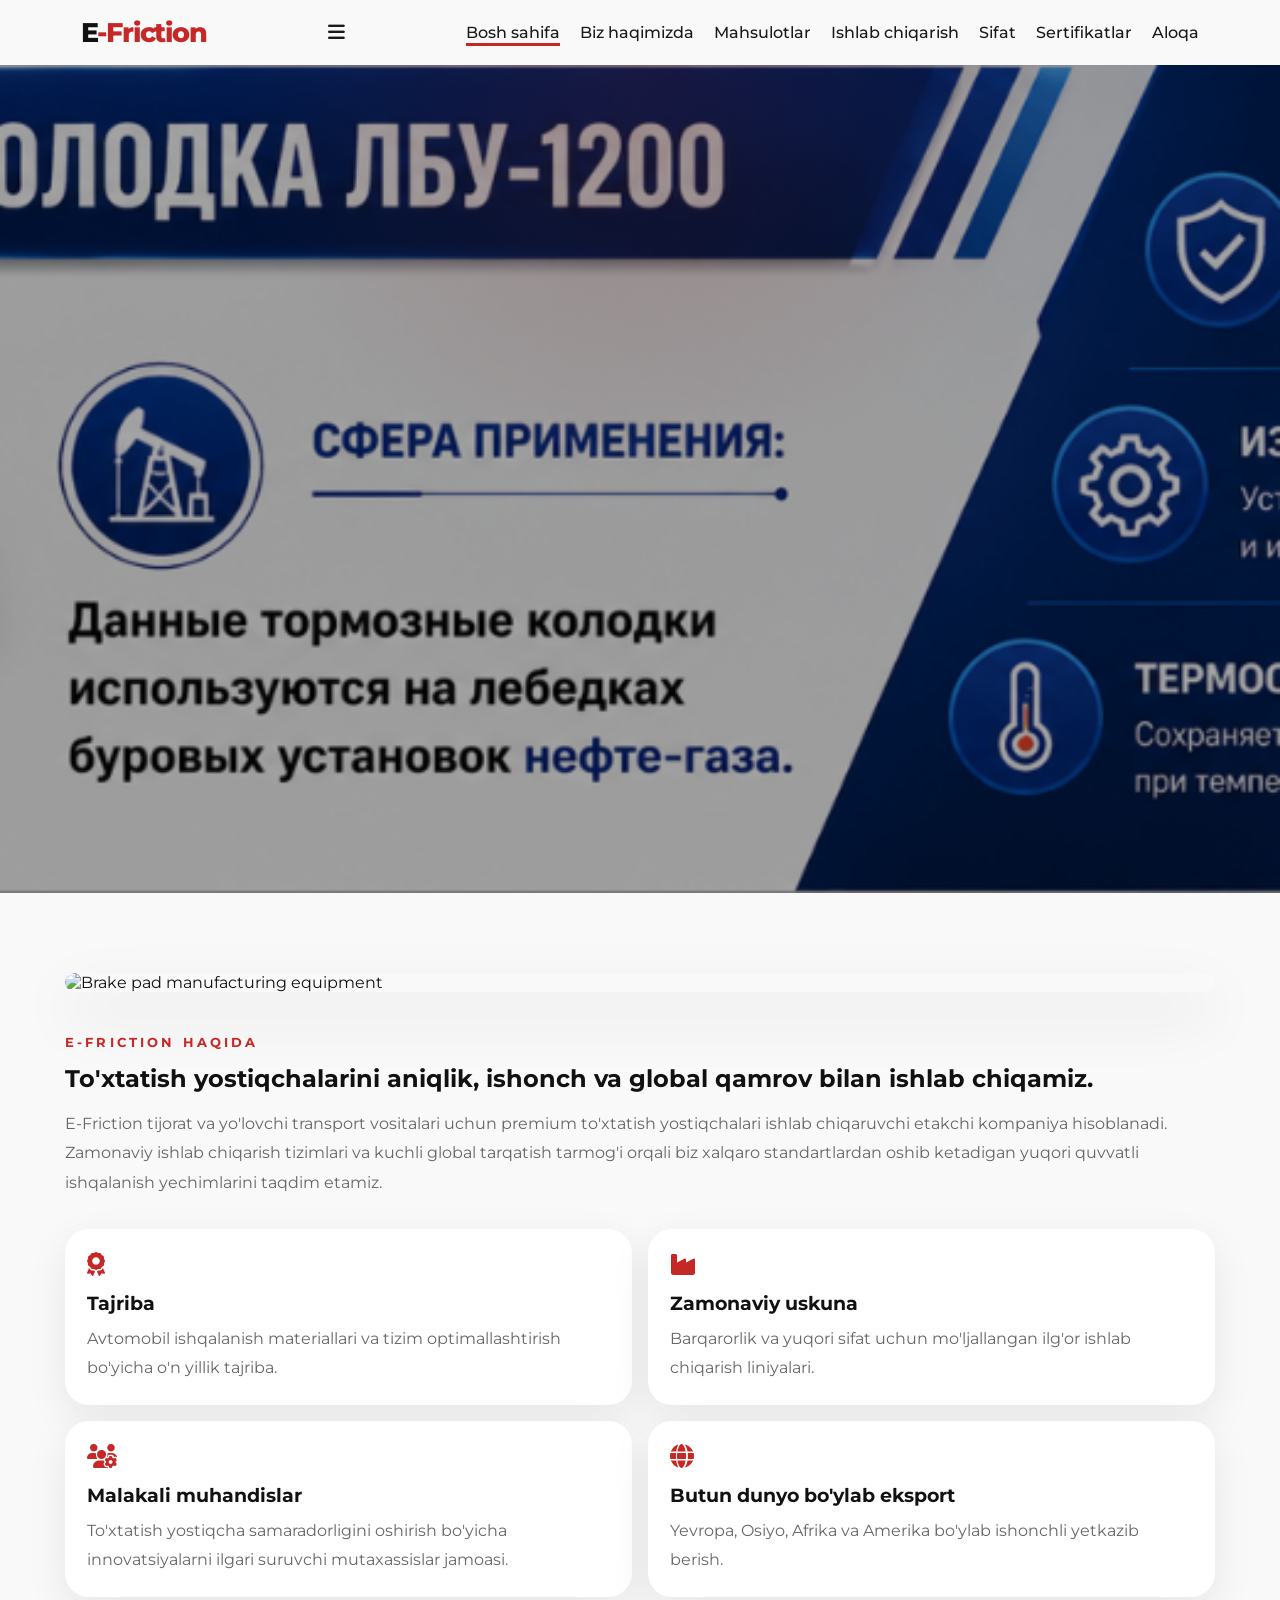
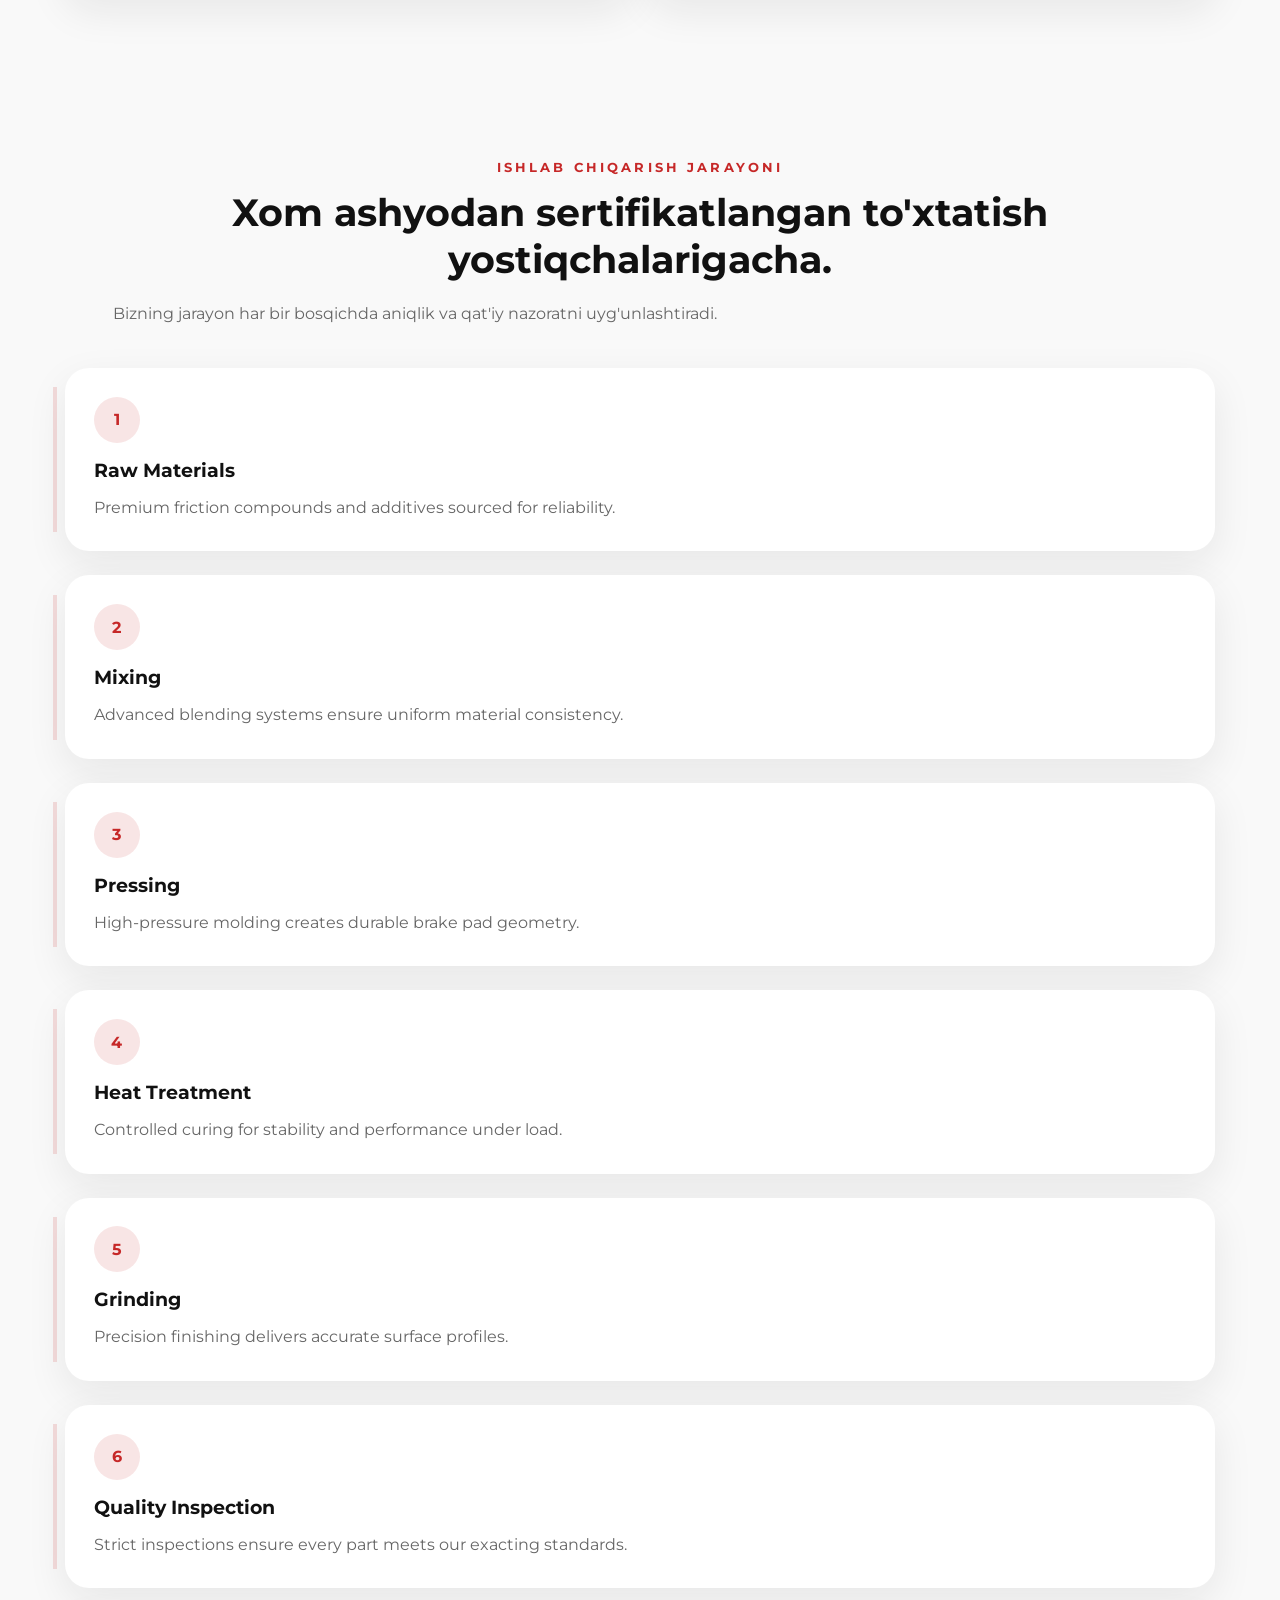
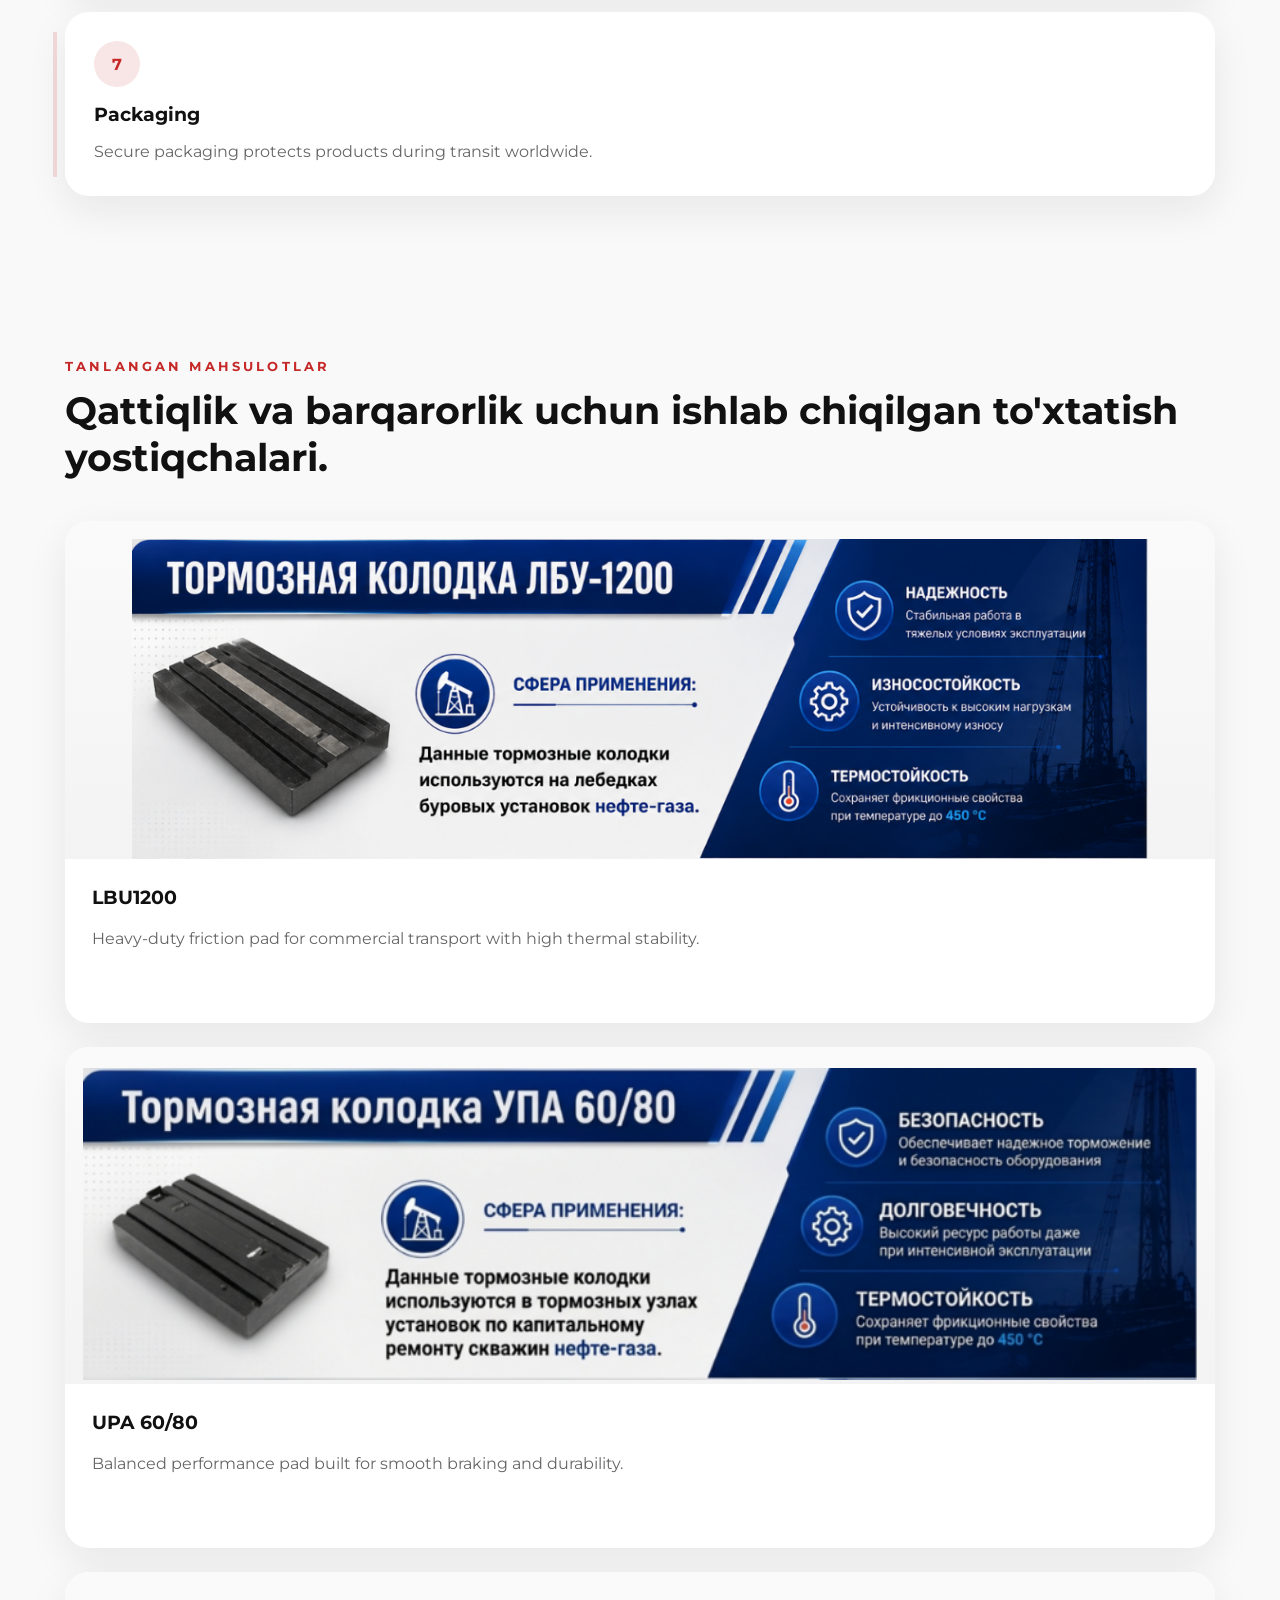
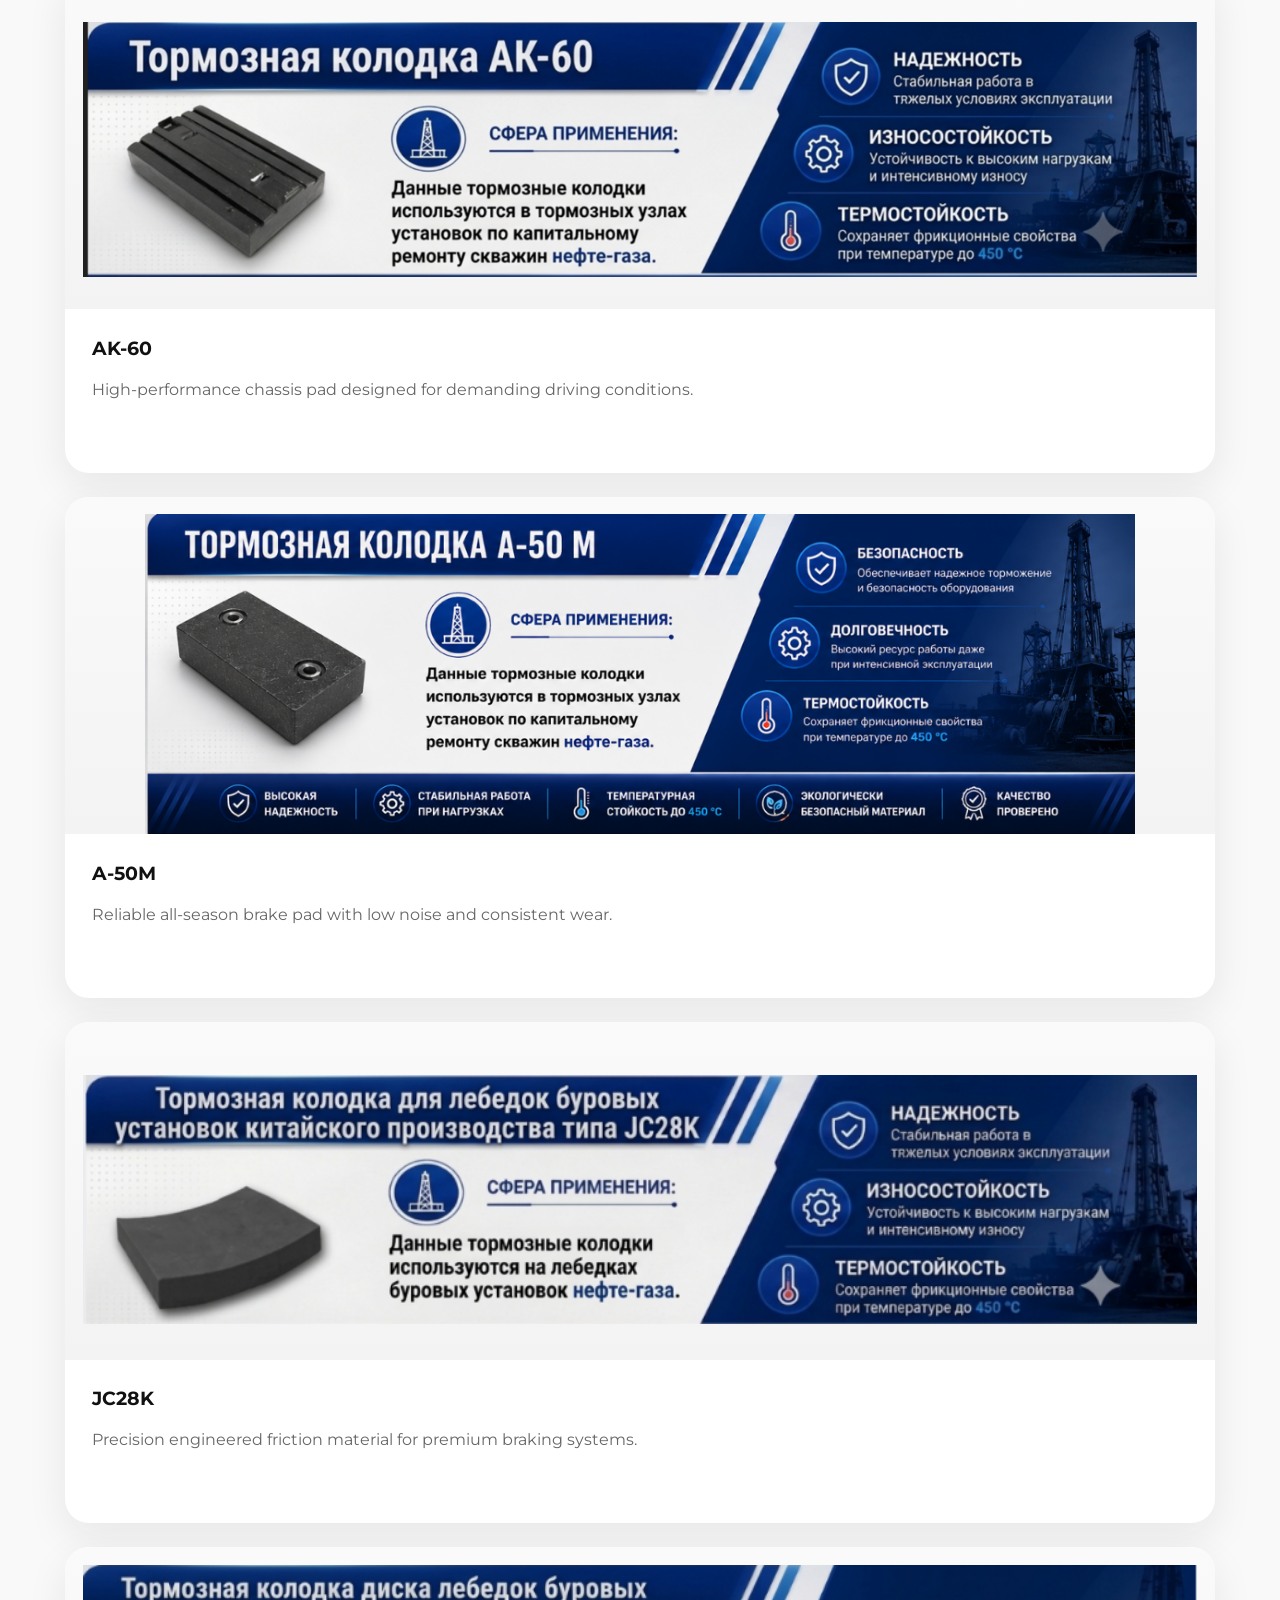
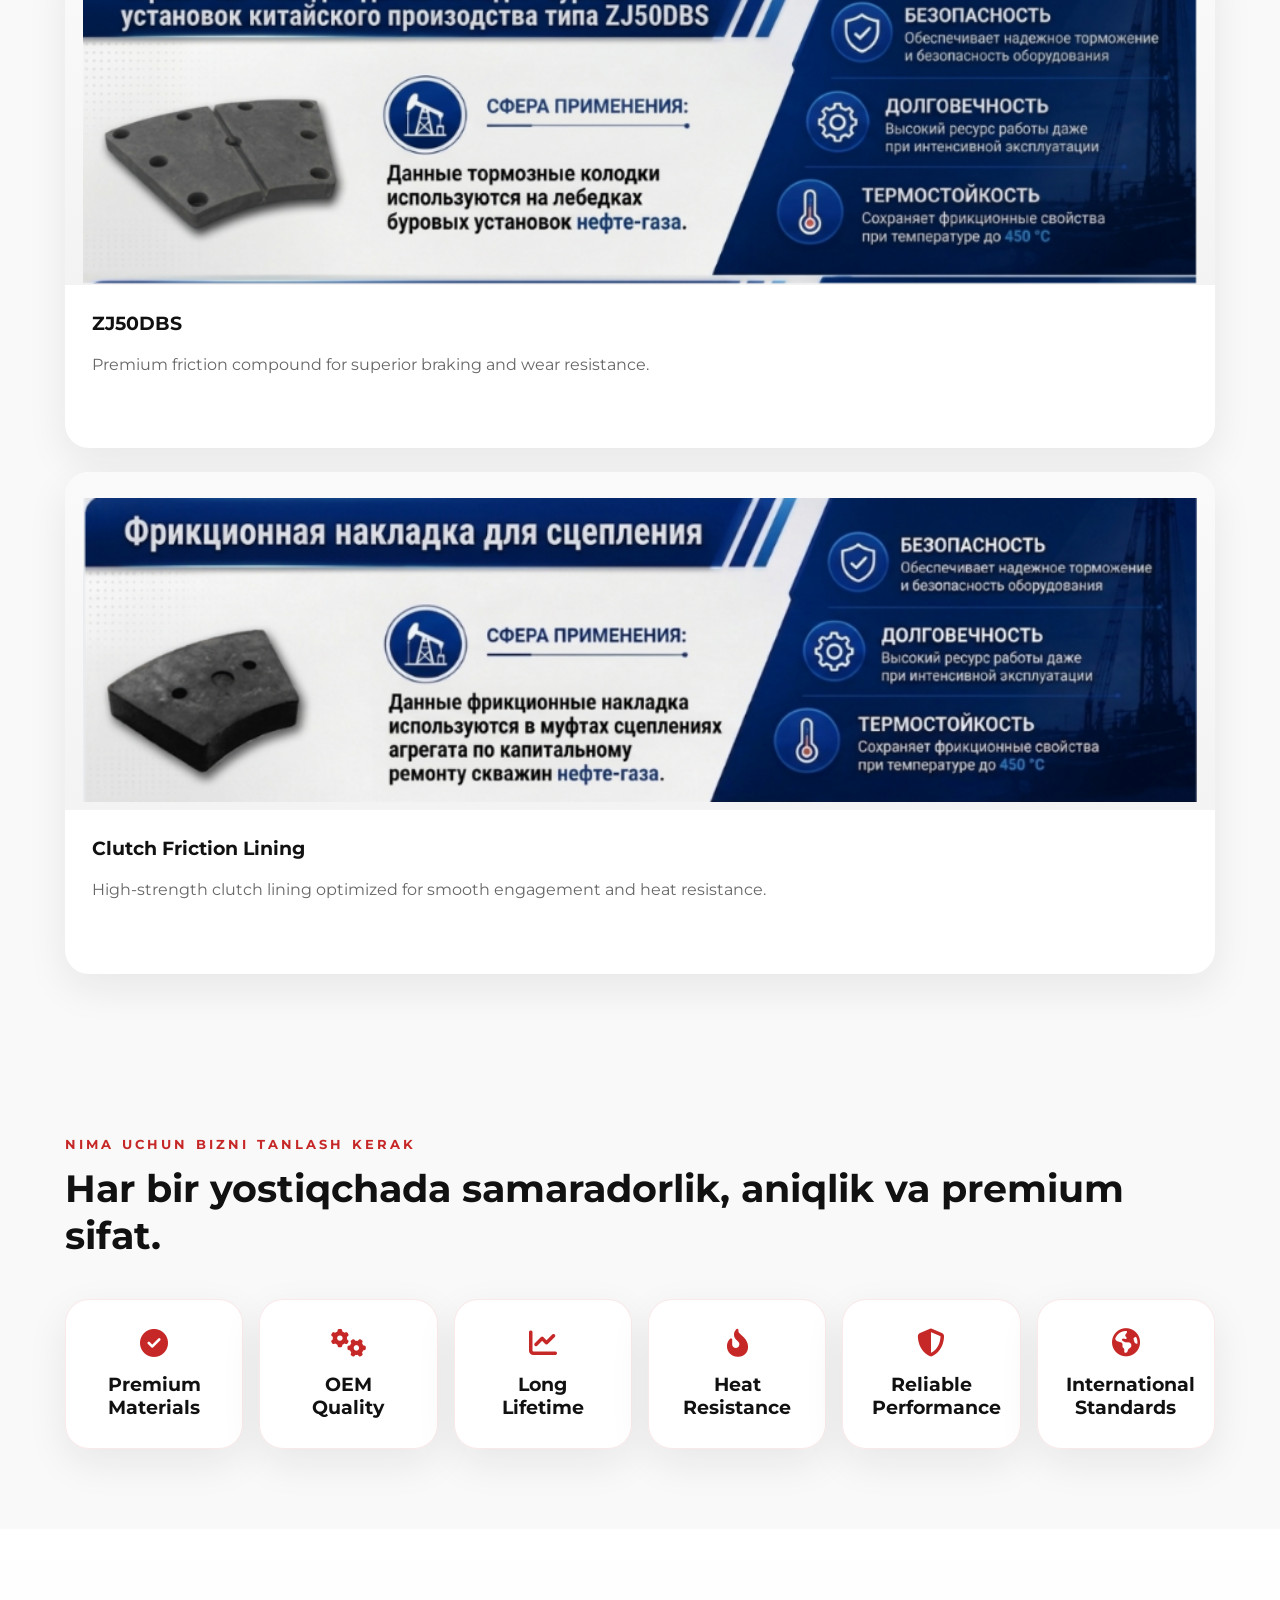
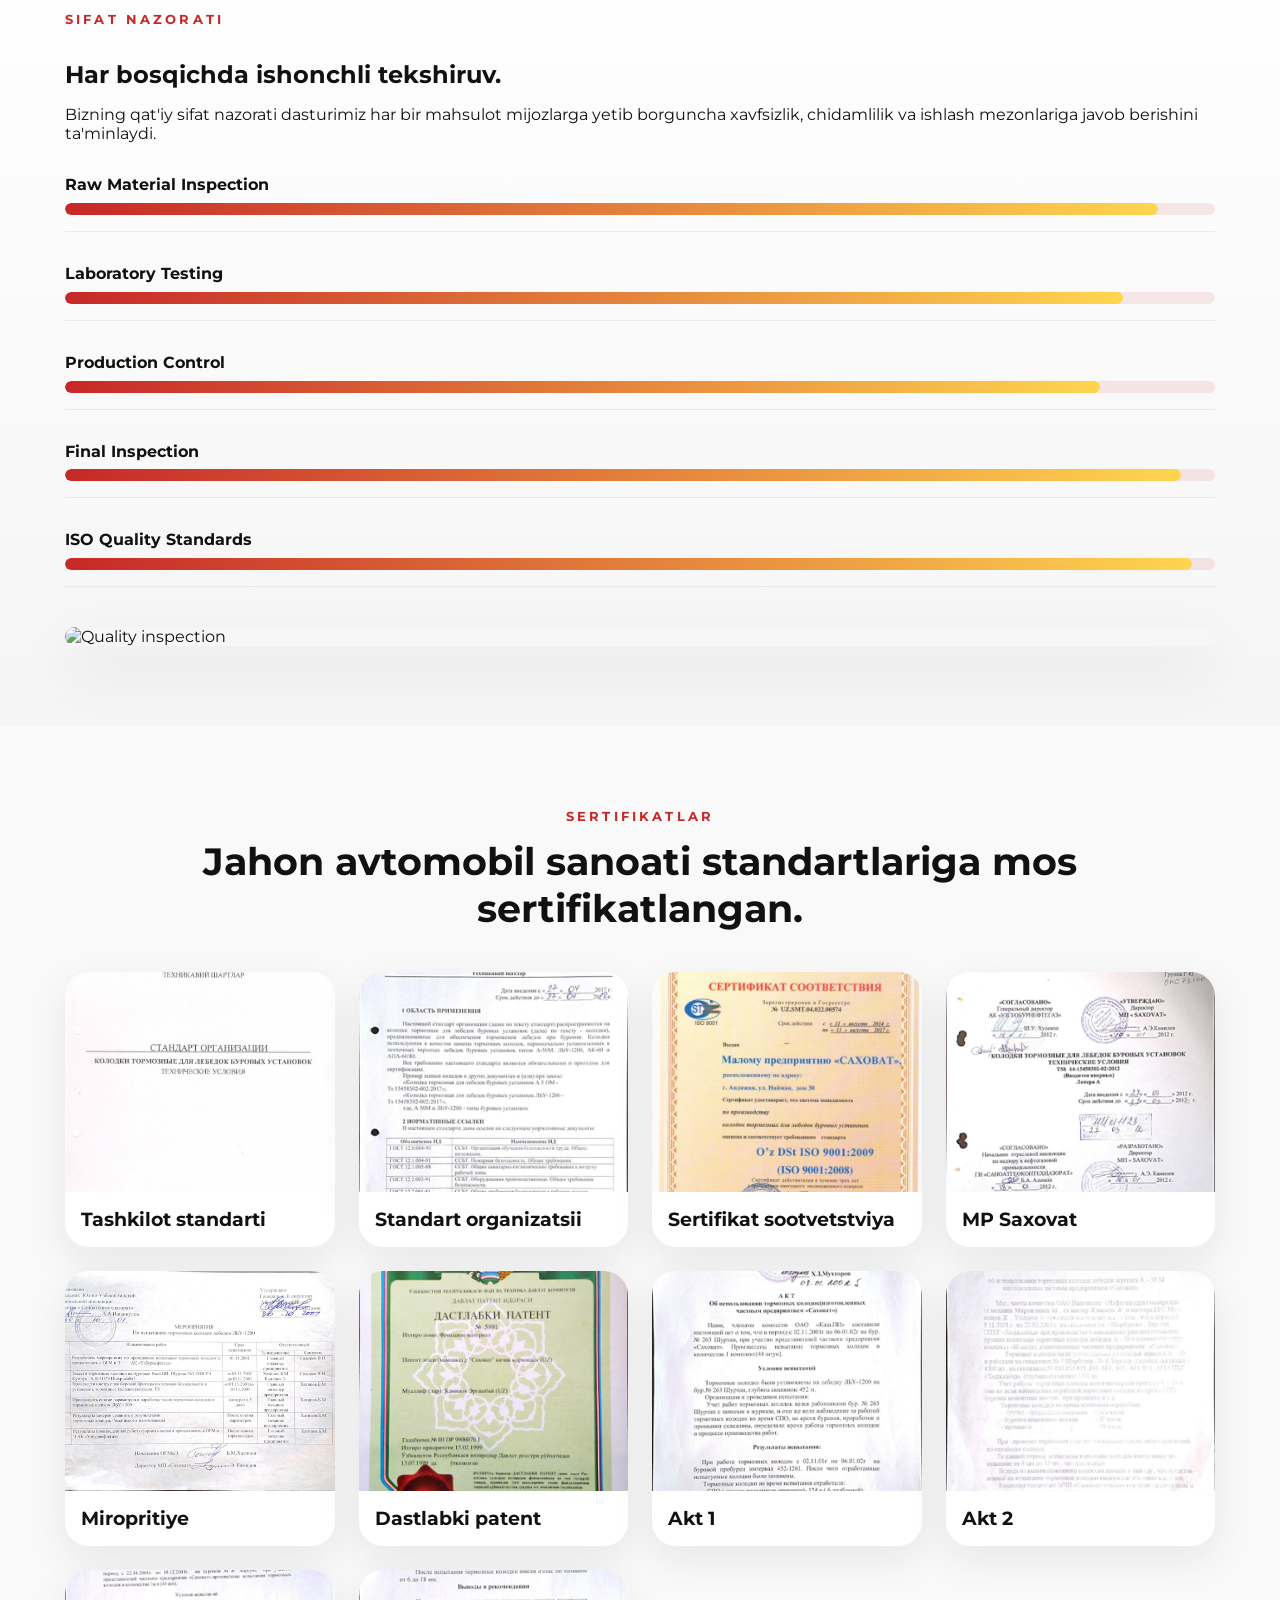
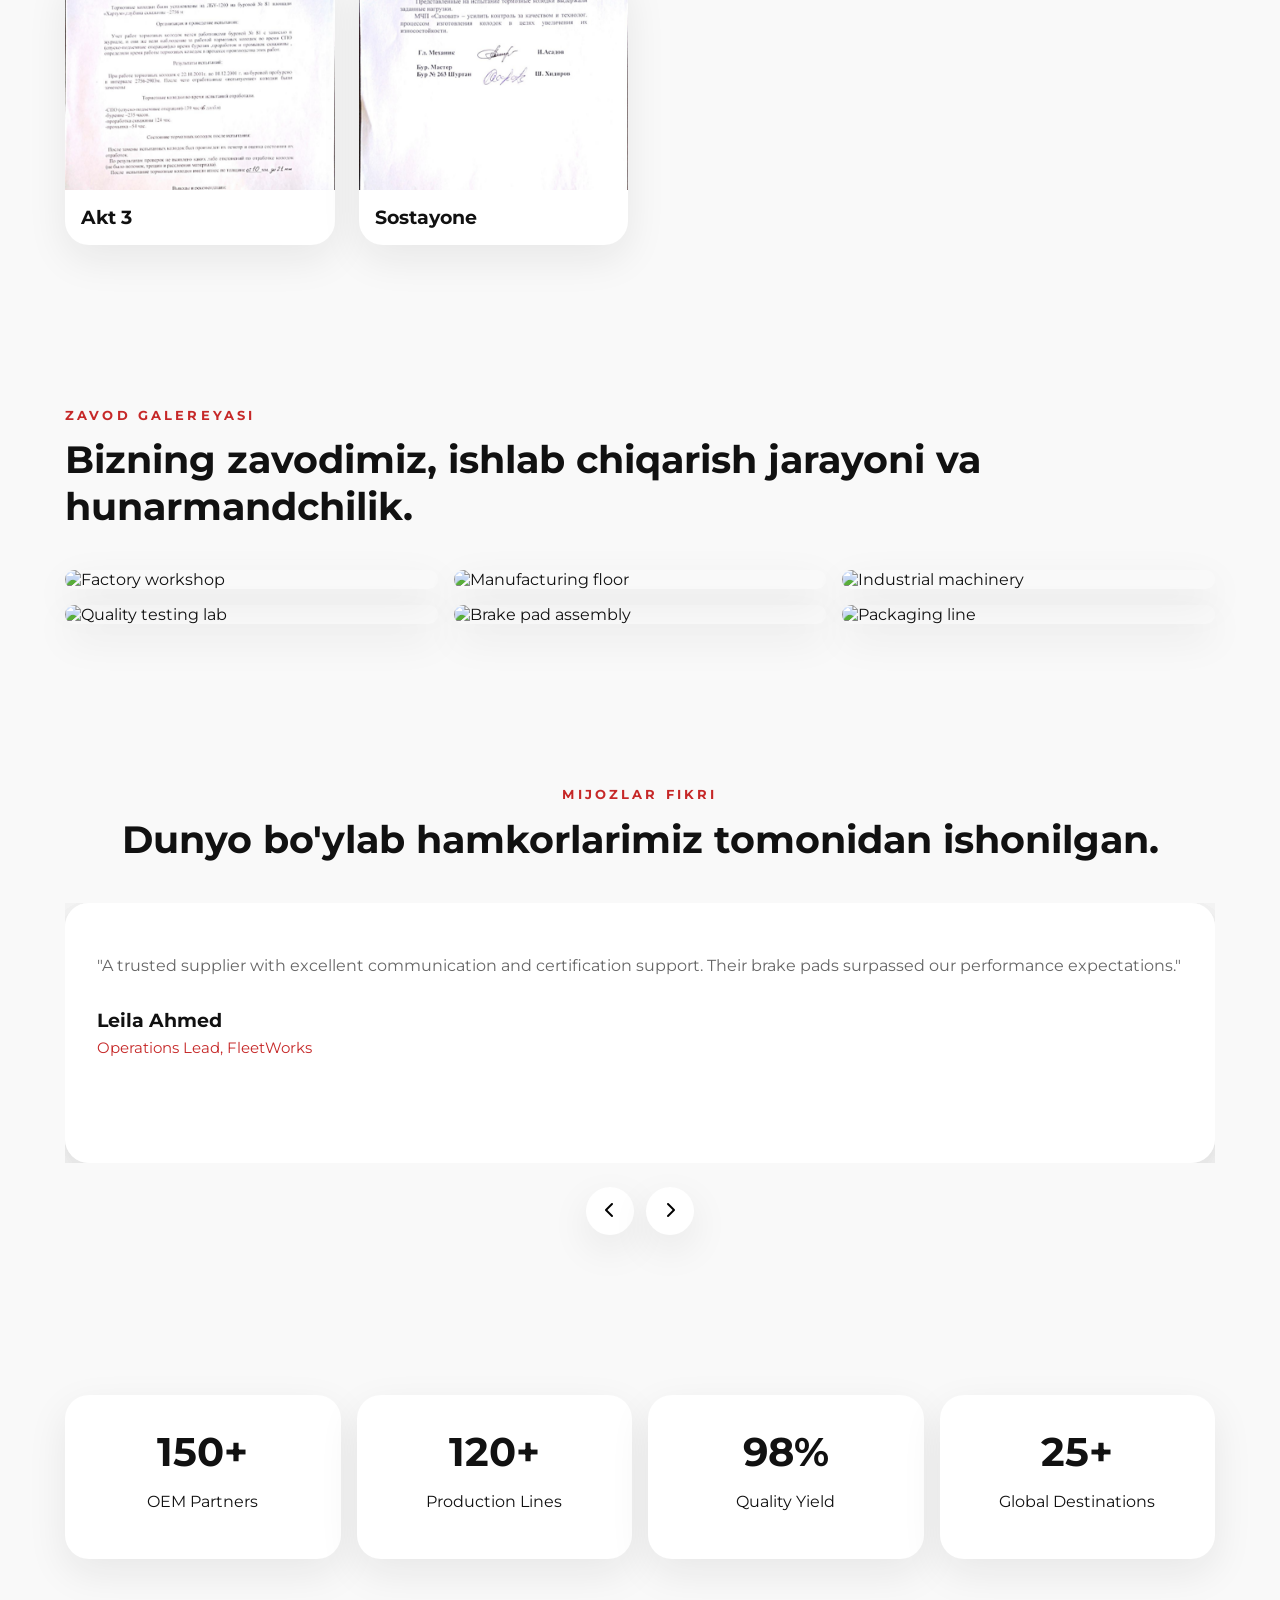
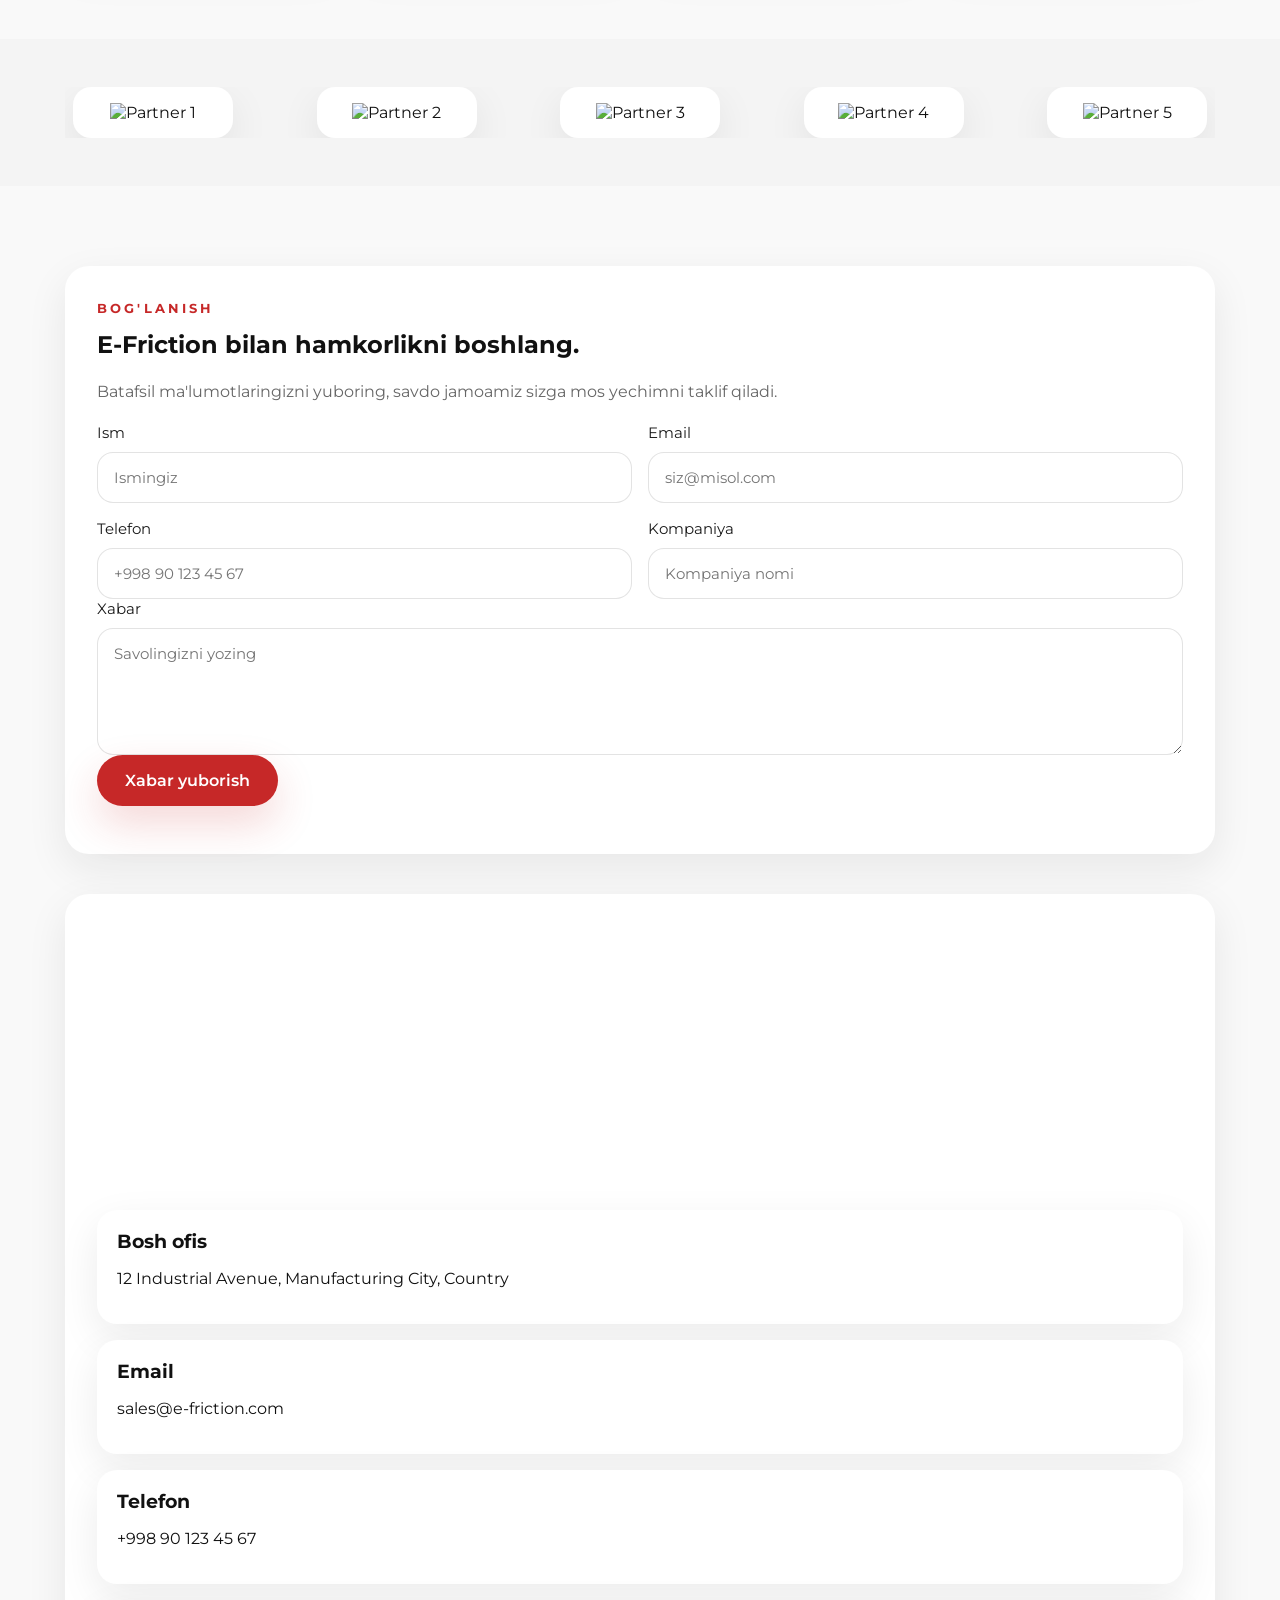
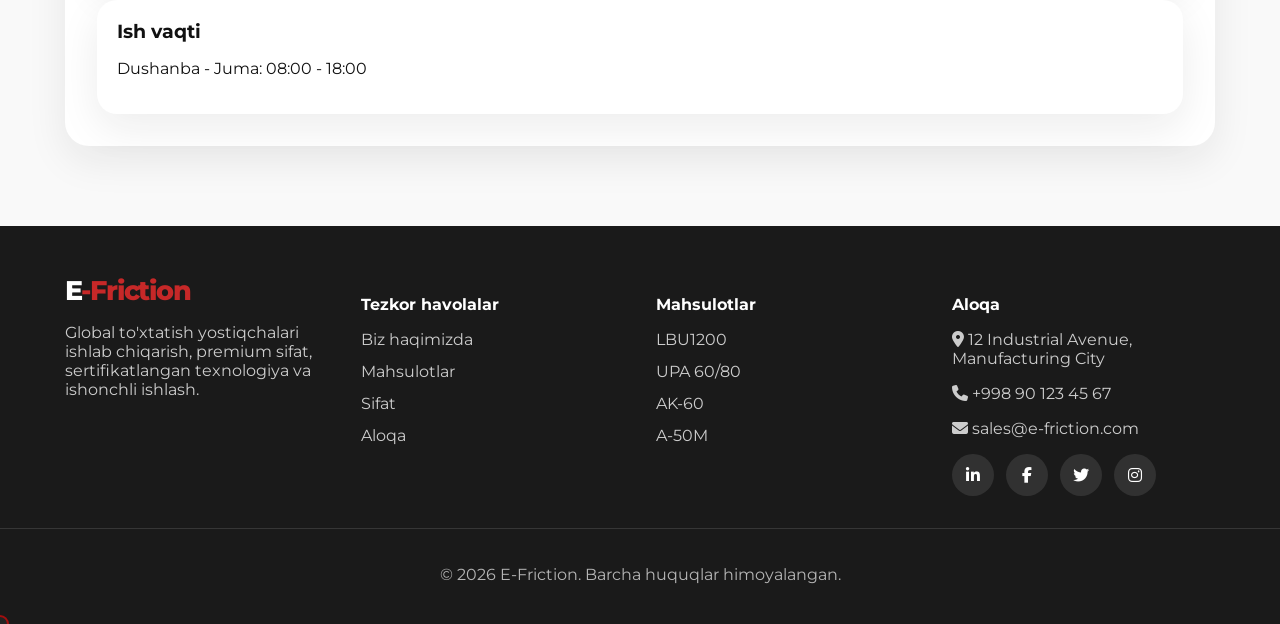
==== commit ee48099f: "first commit" ====
--- a/index.html
+++ b/index.html
@@ -3,9 +3,9 @@
 <head>
   <meta charset="UTF-8" />
   <meta name="viewport" content="width=device-width, initial-scale=1.0" />
-  <meta name="description" content="Saxovat Friction - premium to'xtatish yostiqchalari ishlab chiqaruvchi, ishonchli ishqalanish yechimlarini dunyo bo'ylab yetkazib beradi." />
+  <meta name="description" content="E-Friction - premium to'xtatish yostiqchalari ishlab chiqaruvchi, ishonchli ishqalanish yechimlarini dunyo bo'ylab yetkazib beradi." />
   <meta name="keywords" content="to'xtatish yostiqchalari, ishqalanish yechimlari, avtomobil komponentlari, ishlab chiqarish, sifat nazorati, OEM" />
-  <title>Saxovat Friction | Har qanday yo'l uchun ishonchli ishqalanish yechimlari</title>
+  <title>E-Friction | Har qanday yo'l uchun ishonchli ishqalanish yechimlari</title>
   <link rel="preconnect" href="https://fonts.googleapis.com" />
   <link rel="preconnect" href="https://fonts.gstatic.com" crossorigin />
   <link href="https://fonts.googleapis.com/css2?family=Montserrat:wght@300;400;500;600;700;800&display=swap" rel="stylesheet" />
@@ -17,7 +17,7 @@
 
 
     <nav class="navbar container" id="navbar">
-      <a href="#home" class="logo">Saxovat<span>Friction</span></a>
+      <a href="#home" class="logo">E<span>-Friction</span></a>
       <button class="nav-toggle" id="navToggle" aria-label="Menyuni ochish"><i class="fas fa-bars"></i></button>
       <div class="nav-menu" id="navMenu">
         <a href="#home" class="nav-link active">Bosh sahifa</a>
@@ -51,9 +51,9 @@
           </div>
         </div>
         <div class="about-content fade-right">
-          <span class="section-label">Saxovat Friction haqida</span>
+          <span class="section-label">E-Friction haqida</span>
           <h2>To'xtatish yostiqchalarini aniqlik, ishonch va global qamrov bilan ishlab chiqamiz.</h2>
-          <p>Saxovat Friction tijorat va yo'lovchi transport vositalari uchun premium to'xtatish yostiqchalari ishlab chiqaruvchi etakchi kompaniya hisoblanadi. Zamonaviy ishlab chiqarish tizimlari va kuchli global tarqatish tarmog'i orqali biz xalqaro standartlardan oshib ketadigan yuqori quvvatli ishqalanish yechimlarini taqdim etamiz.</p>
+          <p>E-Friction tijorat va yo'lovchi transport vositalari uchun premium to'xtatish yostiqchalari ishlab chiqaruvchi etakchi kompaniya hisoblanadi. Zamonaviy ishlab chiqarish tizimlari va kuchli global tarqatish tarmog'i orqali biz xalqaro standartlardan oshib ketadigan yuqori quvvatli ishqalanish yechimlarini taqdim etamiz.</p>
           <div class="about-cards">
             <article class="info-card">
               <i class="fas fa-award"></i>
@@ -310,7 +310,7 @@
         </div>
         <div class="testimonial-slider" id="testimonialSlider">
           <div class="testimonial-card active">
-            <p>"Saxovat Friction delivered exceptional product quality, fast lead times, and remarkable technical support. Their brake pads have become a core component of our fleet."</p>
+            <p>"E-Friction delivered exceptional product quality, fast lead times, and remarkable technical support. Their brake pads have become a core component of our fleet."</p>
             <h3>Anna Peterson</h3>
             <span>Procurement Director, AutoTech</span>
           </div>
@@ -367,7 +367,7 @@
       <div class="container grid-two">
         <div class="contact-form fade-left">
           <span class="section-label">Bog'lanish</span>
-          <h2>Saxovat Friction bilan hamkorlikni boshlang.</h2>
+          <h2>E-Friction bilan hamkorlikni boshlang.</h2>
           <p>Batafsil ma'lumotlaringizni yuboring, savdo jamoamiz sizga mos yechimni taklif qiladi.</p>
           <form id="contactForm" novalidate>
             <div class="form-grid">
@@ -405,7 +405,7 @@
             </div>
             <div class="info-block">
               <h3>Email</h3>
-              <p>sales@saxovatfriction.com</p>
+              <p>sales@e-friction.com</p>
             </div>
             <div class="info-block">
               <h3>Telefon</h3>
@@ -424,7 +424,7 @@
   <footer class="footer">
     <div class="container footer-grid">
       <div class="footer-about">
-        <a href="#home" class="logo logo-footer">Saxovat<span>Friction</span></a>
+        <a href="#home" class="logo logo-footer">E<span>-Friction</span></a>
         <p>Global to'xtatish yostiqchalari ishlab chiqarish, premium sifat, sertifikatlangan texnologiya va ishonchli ishlash.</p>
       </div>
       <div class="footer-links">
@@ -445,7 +445,7 @@
         <h4>Aloqa</h4>
         <p><i class="fas fa-map-marker-alt"></i> 12 Industrial Avenue, Manufacturing City</p>
         <p><i class="fas fa-phone"></i> +998 90 123 45 67</p>
-        <p><i class="fas fa-envelope"></i> sales@saxovatfriction.com</p>
+        <p><i class="fas fa-envelope"></i> sales@e-friction.com</p>
         <div class="social-icons">
           <a href="#" aria-label="LinkedIn"><i class="fab fa-linkedin-in"></i></a>
           <a href="#" aria-label="Facebook"><i class="fab fa-facebook-f"></i></a>
@@ -455,14 +455,14 @@
       </div>
     </div>
     <div class="footer-bottom">
-      <p>© 2026 Saxovat Friction. Barcha huquqlar himoyalangan.</p>
+      <p>© 2026 E-Friction. Barcha huquqlar himoyalangan.</p>
     </div>
   </footer>
 
   <div class="search-popup" id="searchPopup">
     <div class="search-content">
       <button class="close-popup" id="closeSearch" aria-label="Qidiruvni yopish"><i class="fas fa-times"></i></button>
-      <h3>Saxovat Frictionni qidiring</h3>
+      <h3>E-Frictionni qidiring</h3>
       <form action="#">
         <input type="search" placeholder="Mahsulot yoki xizmat nomini yozing..." aria-label="Search" />
         <button type="submit" class="btn btn-primary">Qidirish</button>
